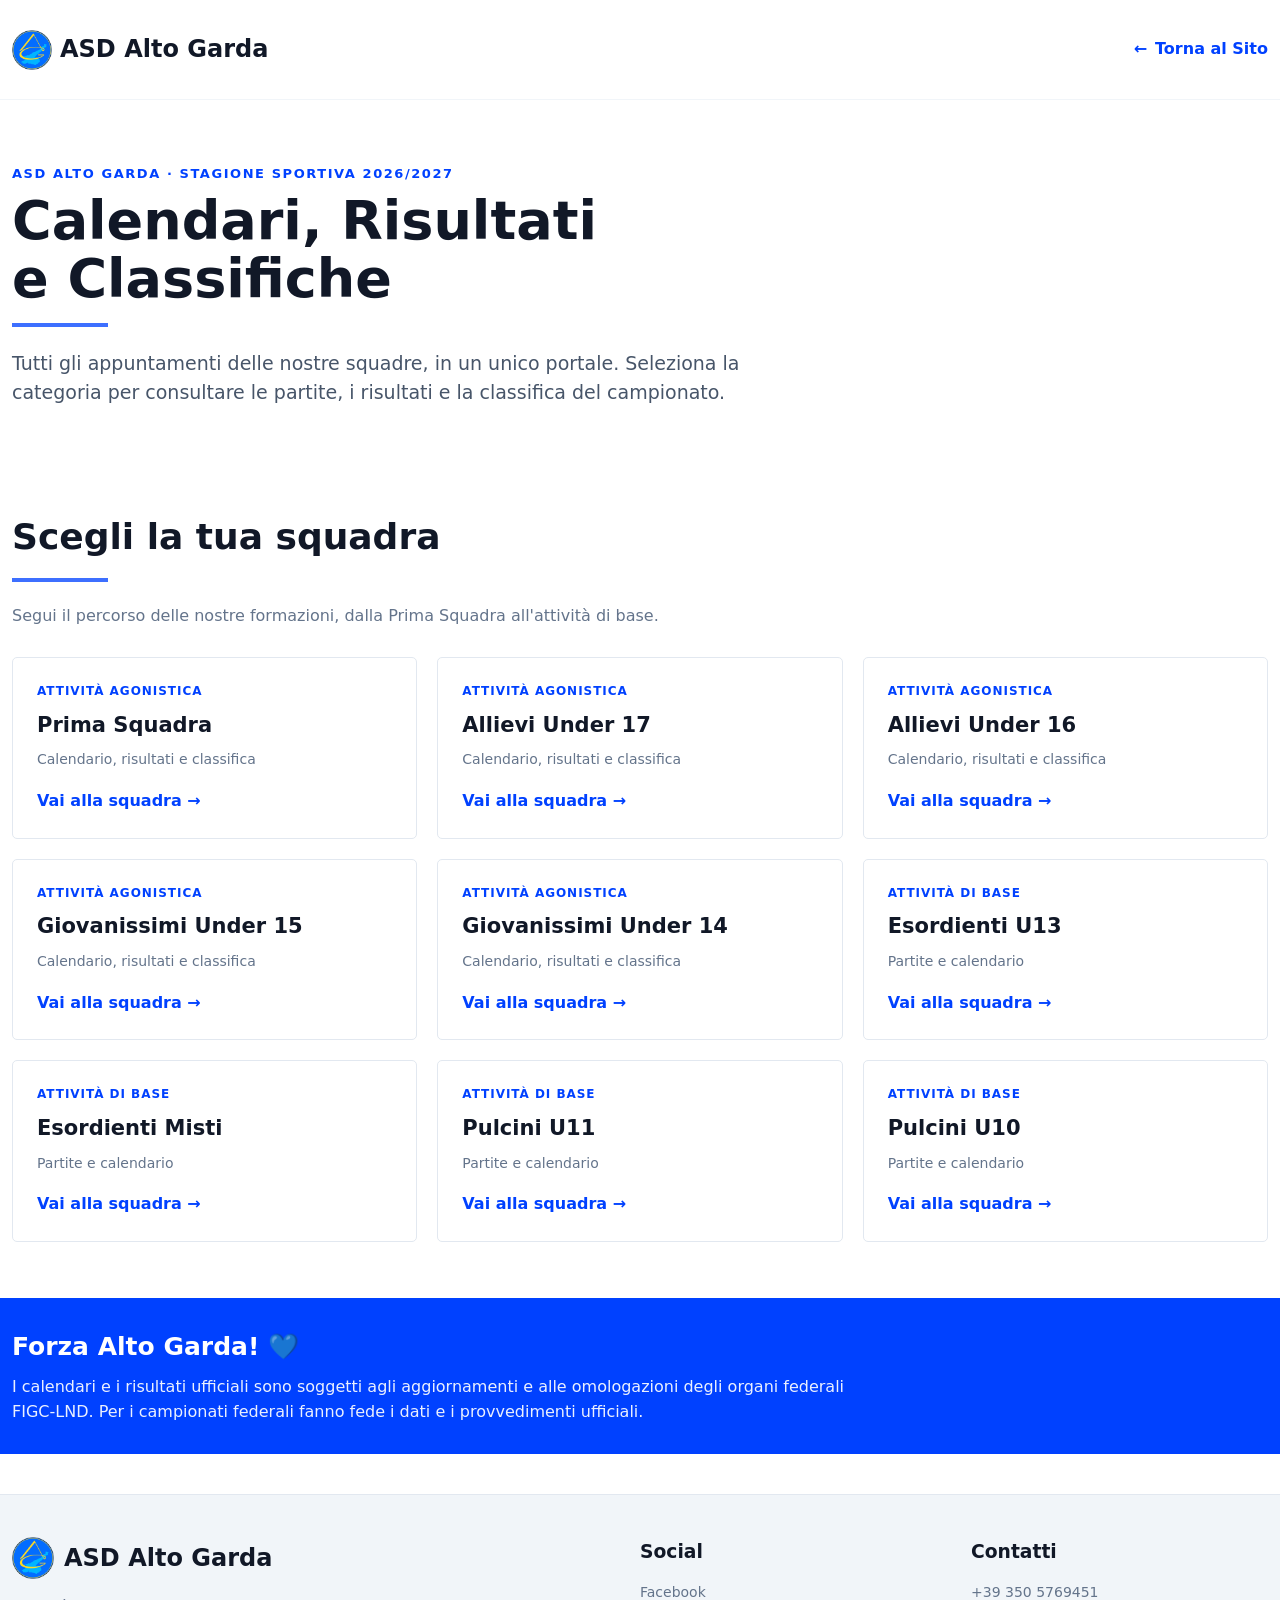
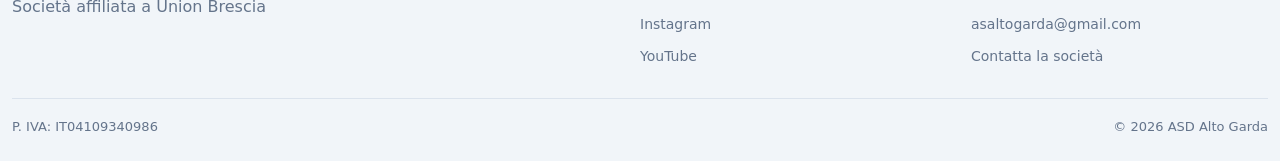
==== index.html @ 6c4811ec "Add files via upload" ====
<!doctype html><html lang="it"><head><meta charset="utf-8"><meta name="viewport" content="width=device-width,initial-scale=1"><meta name="description" content="Calendari, risultati e classifiche delle squadre ASD Alto Garda"><title>Risultati e Campionati | ASD Alto Garda</title><link rel="icon" type="image/png" href="https://lh3.googleusercontent.com/v85UO1875G-aj8dECs23UeU0jsCBZZX70OP_PcHZRXrT7eEYKTVv2TqTTtoFzy5zbhVAI1ZQIYxRPo_2ZQeThbbR-cdQCiMTjUw=s64-c"><link rel="stylesheet" href="style.css"></head><body>
<header class="site-header"><div class="container header-inner"><a class="brand" href="./"><img src="assets/unnamed.png" alt="Logo ASD Alto Garda"><span>ASD Alto Garda</span></a><a class="back-to-site" href="https://asaltogarda.it/"><span aria-hidden="true">←</span> Torna al Sito</a></div></header>
<main><section class="hero"><div class="container"><div class="eyebrow">ASD Alto Garda · Stagione sportiva 2026/2027</div><h1>Calendari, Risultati<br>e Classifiche</h1><div class="accent-line"></div><p class="lead">Tutti gli appuntamenti delle nostre squadre, in un unico portale. Seleziona la categoria per consultare le partite, i risultati e la classifica del campionato.</p></div></section>
<section class="section"><div class="container"><h2 class="section-title">Scegli la tua squadra</h2><div class="accent-line"></div><p class="section-subtitle">Segui il percorso delle nostre formazioni, dalla Prima Squadra all'attività di base.</p><div class="team-grid">
<a class="team-card" href="squadre/prima-squadra/"><span class="category">Attività agonistica</span><h3>Prima Squadra</h3><p>Calendario, risultati e classifica</p><span class="arrow">Vai alla squadra →</span></a>
<a class="team-card" href="squadre/u17/"><span class="category">Attività agonistica</span><h3>Allievi Under 17</h3><p>Calendario, risultati e classifica</p><span class="arrow">Vai alla squadra →</span></a>
<a class="team-card" href="squadre/u16/"><span class="category">Attività agonistica</span><h3>Allievi Under 16</h3><p>Calendario, risultati e classifica</p><span class="arrow">Vai alla squadra →</span></a>
<a class="team-card" href="squadre/u15/"><span class="category">Attività agonistica</span><h3>Giovanissimi Under 15</h3><p>Calendario, risultati e classifica</p><span class="arrow">Vai alla squadra →</span></a>
<a class="team-card" href="squadre/u14/"><span class="category">Attività agonistica</span><h3>Giovanissimi Under 14</h3><p>Calendario, risultati e classifica</p><span class="arrow">Vai alla squadra →</span></a>
<a class="team-card" href="squadre/esordienti-u13/"><span class="category">Attività di base</span><h3>Esordienti U13</h3><p>Partite e calendario</p><span class="arrow">Vai alla squadra →</span></a>
<a class="team-card" href="squadre/esordienti-misti/"><span class="category">Attività di base</span><h3>Esordienti Misti</h3><p>Partite e calendario</p><span class="arrow">Vai alla squadra →</span></a>
<a class="team-card" href="squadre/pulcini-u11/"><span class="category">Attività di base</span><h3>Pulcini U11</h3><p>Partite e calendario</p><span class="arrow">Vai alla squadra →</span></a>
<a class="team-card" href="squadre/pulcini-u10/"><span class="category">Attività di base</span><h3>Pulcini U10</h3><p>Partite e calendario</p><span class="arrow">Vai alla squadra →</span></a>
</div></div></section>
<section class="info-band"><div class="container"><h2>Forza Alto Garda! 💙</h2><p>I calendari e i risultati ufficiali sono soggetti agli aggiornamenti e alle omologazioni degli organi federali FIGC-LND. Per i campionati federali fanno fede i dati e i provvedimenti ufficiali.</p></div></section></main>
<footer class="site-footer"><div class="container"><div class="footer-grid"><div><a class="brand" href="https://asaltogarda.it/"><img src="assets/unnamed.png" alt="Logo ASD Alto Garda"><span>ASD Alto Garda</span></a><p class="muted">Società affiliata a <a href="https://www.unionbrescia.com/">Union Brescia</a></p></div><div><h3 class="footer-title">Social</h3><div class="footer-links"><a href="https://www.facebook.com/p/ASD-ALTO-GARDA-100057223308792">Facebook</a><a href="https://www.instagram.com/asd_altogarda">Instagram</a><a href="https://www.youtube.com/@ASDAltoGarda">YouTube</a></div></div><div><h3 class="footer-title">Contatti</h3><div class="footer-links"><a href="tel:+393505769451">+39 350 5769451</a><a href="mailto:asaltogarda@gmail.com">asaltogarda@gmail.com</a><a href="https://asaltogarda.it/contacts">Contatta la società</a></div></div></div><div class="footer-bottom">P. IVA: IT04109340986 <span style="float:right">© 2026 ASD Alto Garda</span></div></div></footer></body></html>
---- style.css ----
/* ASD Alto Garda - Portale risultati */
:root{--blue:#0041ff;--blue-dark:#0031c2;--violet:#1300ff;--ink:#111827;--muted:#64748b;--line:#e2e8f0;--soft:#f8fafc;--yellow:#ffd500}
*{box-sizing:border-box}
html{scroll-behavior:smooth}
body{margin:0;font-family:ui-sans-serif,system-ui,-apple-system,BlinkMacSystemFont,"Segoe UI",sans-serif;color:var(--ink);background:#fff;line-height:1.55}
a{color:inherit;text-decoration:none}
.container{width:100%;max-width:100%;margin-left:auto;margin-right:auto;padding-left:12px;padding-right:12px}
@media(min-width:640px){.container{max-width:640px}}
@media(min-width:768px){.container{max-width:768px}}
@media(min-width:1024px){.container{max-width:1024px}}
@media(min-width:1280px){.container{max-width:1280px}}
@media(min-width:1536px){.container{max-width:1536px}}
.site-header{height:100px;background:#fff;border-bottom:1px solid #f1f5f9}
.header-inner{height:100%;display:flex;align-items:center;justify-content:space-between;gap:20px}
.brand{display:flex;align-items:center;gap:10px;font-size:24px;font-weight:700}
.brand img{width:auto;height:42px;object-fit:contain}
.site-header .brand{gap:8px;font-size:18px}
.site-header .brand img{height:32px}
.back-to-site{display:inline-flex;align-items:center;gap:8px;color:var(--blue);font-weight:600;font-size:16px;white-space:nowrap;transition:color .2s}
.back-to-site:hover{color:var(--blue-dark);text-decoration:underline}
.hero{padding:64px 0 48px}
.eyebrow{color:var(--blue);font-size:13px;font-weight:700;letter-spacing:.12em;text-transform:uppercase}
.hero h1{font-size:clamp(34px,5vw,54px);line-height:1.08;margin:8px 0 12px}
.accent-line{height:4px;width:96px;background:#3d6fff;margin:14px 0 22px}
.lead{font-size:19px;color:#475569;max-width:760px}
.section{padding:34px 0 56px}
.section-title{font-size:36px;margin:0 0 8px;font-weight:650}
.section-subtitle{color:var(--muted);margin:0 0 28px}
.team-grid{display:grid;grid-template-columns:repeat(3,minmax(0,1fr));gap:20px}
.team-card{border:1px solid var(--line);border-radius:5px;padding:24px;background:white;transition:.18s;display:flex;flex-direction:column;min-height:160px}
.team-card:hover{border-color:#93aafc;background:#f8faff;transform:translateY(-2px)}
.team-card .category{font-size:12px;text-transform:uppercase;letter-spacing:.08em;color:var(--blue);font-weight:700}
.team-card h3{font-size:21px;margin:8px 0}
.team-card p{color:var(--muted);margin:0;font-size:14px}
.team-card .arrow{margin-top:auto;padding-top:18px;color:var(--blue);font-weight:700}
.info-band{background:var(--blue);color:#fff;padding:30px 0}
.info-band h2{margin:0 0 8px;font-size:25px}
.info-band p{margin:0;max-width:850px;color:#eaf0ff}
.site-footer{background:#f1f5f9;border-top:1px solid var(--line);padding:42px 0 24px;margin-top:40px}
.footer-grid{display:grid;grid-template-columns:2fr 1fr 1fr;gap:34px}
.footer-title{font-weight:700;margin:0 0 16px}
.footer-links{display:grid;gap:10px;color:var(--muted);font-size:14px}
.footer-links a:hover,.site-footer a:hover{text-decoration:underline}
.footer-bottom{border-top:1px solid #dbe3ed;margin-top:30px;padding-top:18px;color:var(--muted);font-size:13px}
.breadcrumbs{font-size:14px;color:var(--muted);padding-top:28px}
.breadcrumbs a{color:var(--blue)}
.team-hero{padding:28px 0 22px}
.team-hero h1{font-size:clamp(32px,4vw,46px);margin:8px 0}
.team-type{display:inline-block;background:#eef2ff;color:var(--blue-dark);padding:5px 10px;border-radius:4px;font-size:12px;font-weight:700;text-transform:uppercase;letter-spacing:.06em}
.content-panel{border:1px solid var(--line);border-radius:5px;padding:24px;margin:20px 0}
.content-panel h2{font-size:23px;margin:0 0 8px}
.muted{color:var(--muted)}
.placeholder{background:#f8fafc;border:1px dashed #cbd5e1;border-radius:5px;padding:24px;color:#475569}
.action-links{display:flex;flex-wrap:wrap;gap:12px;margin-top:18px}
.action-link{display:inline-flex;align-items:center;justify-content:center;background:var(--blue);color:white;padding:11px 16px;border-radius:4px;font-weight:700;font-size:14px}
.action-link.secondary{background:#fff;color:var(--blue);border:1px solid var(--blue)}
.notice{border-left:4px solid var(--yellow);background:#fffbeb;padding:14px 16px;color:#5b4a12;font-size:14px}
@media(min-width:640px){.site-header .brand{font-size:24px}.site-header .brand img{height:40px}}
@media(max-width:900px){.team-grid{grid-template-columns:repeat(2,minmax(0,1fr))}}
@media(max-width:680px){.back-to-site{font-size:14px}.team-grid{grid-template-columns:1fr}.hero{padding:42px 0 24px}.section-title{font-size:29px}.footer-grid{grid-template-columns:1fr;gap:24px}.content-panel{padding:18px}}
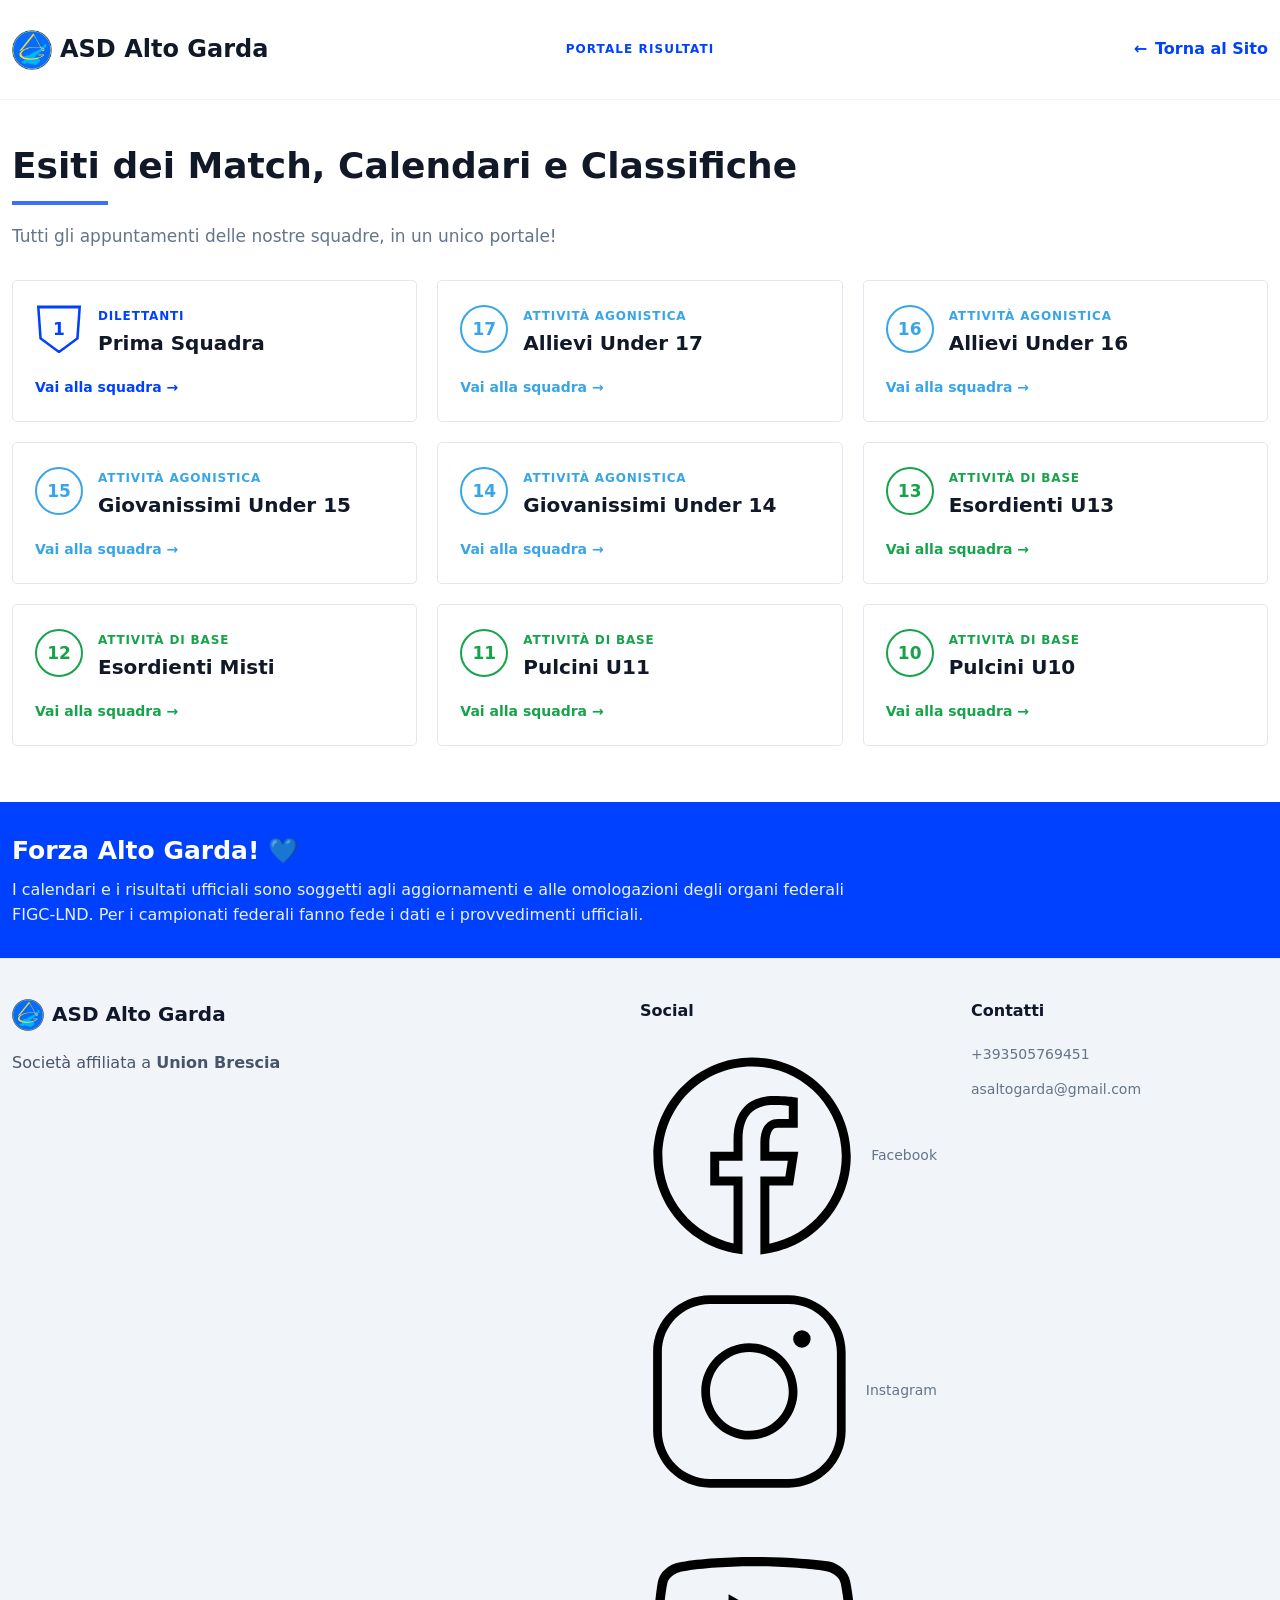
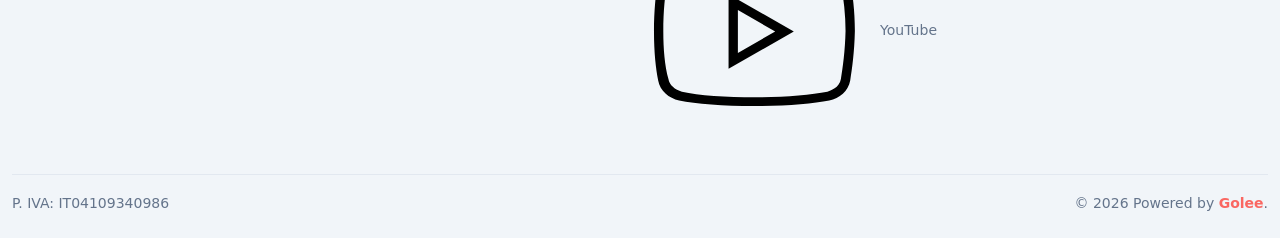
==== commit fd465e7b: "Add files via upload" ====
--- a/index.html
+++ b/index.html
@@ -1,16 +1,14 @@
 <!doctype html><html lang="it"><head><meta charset="utf-8"><meta name="viewport" content="width=device-width,initial-scale=1"><meta name="description" content="Calendari, risultati e classifiche delle squadre ASD Alto Garda"><title>Risultati e Campionati | ASD Alto Garda</title><link rel="icon" type="image/png" href="https://lh3.googleusercontent.com/v85UO1875G-aj8dECs23UeU0jsCBZZX70OP_PcHZRXrT7eEYKTVv2TqTTtoFzy5zbhVAI1ZQIYxRPo_2ZQeThbbR-cdQCiMTjUw=s64-c"><link rel="stylesheet" href="style.css"></head><body>
-<header class="site-header"><div class="container header-inner"><a class="brand" href="./"><img src="assets/unnamed.png" alt="Logo ASD Alto Garda"><span>ASD Alto Garda</span></a><a class="back-to-site" href="https://asaltogarda.it/"><span aria-hidden="true">←</span> Torna al Sito</a></div></header>
-<main><section class="hero"><div class="container"><div class="eyebrow">ASD Alto Garda · Stagione sportiva 2026/2027</div><h1>Calendari, Risultati<br>e Classifiche</h1><div class="accent-line"></div><p class="lead">Tutti gli appuntamenti delle nostre squadre, in un unico portale. Seleziona la categoria per consultare le partite, i risultati e la classifica del campionato.</p></div></section>
-<section class="section"><div class="container"><h2 class="section-title">Scegli la tua squadra</h2><div class="accent-line"></div><p class="section-subtitle">Segui il percorso delle nostre formazioni, dalla Prima Squadra all'attività di base.</p><div class="team-grid">
-<a class="team-card" href="squadre/prima-squadra/"><span class="category">Attività agonistica</span><h3>Prima Squadra</h3><p>Calendario, risultati e classifica</p><span class="arrow">Vai alla squadra →</span></a>
-<a class="team-card" href="squadre/u17/"><span class="category">Attività agonistica</span><h3>Allievi Under 17</h3><p>Calendario, risultati e classifica</p><span class="arrow">Vai alla squadra →</span></a>
-<a class="team-card" href="squadre/u16/"><span class="category">Attività agonistica</span><h3>Allievi Under 16</h3><p>Calendario, risultati e classifica</p><span class="arrow">Vai alla squadra →</span></a>
-<a class="team-card" href="squadre/u15/"><span class="category">Attività agonistica</span><h3>Giovanissimi Under 15</h3><p>Calendario, risultati e classifica</p><span class="arrow">Vai alla squadra →</span></a>
-<a class="team-card" href="squadre/u14/"><span class="category">Attività agonistica</span><h3>Giovanissimi Under 14</h3><p>Calendario, risultati e classifica</p><span class="arrow">Vai alla squadra →</span></a>
-<a class="team-card" href="squadre/esordienti-u13/"><span class="category">Attività di base</span><h3>Esordienti U13</h3><p>Partite e calendario</p><span class="arrow">Vai alla squadra →</span></a>
-<a class="team-card" href="squadre/esordienti-misti/"><span class="category">Attività di base</span><h3>Esordienti Misti</h3><p>Partite e calendario</p><span class="arrow">Vai alla squadra →</span></a>
-<a class="team-card" href="squadre/pulcini-u11/"><span class="category">Attività di base</span><h3>Pulcini U11</h3><p>Partite e calendario</p><span class="arrow">Vai alla squadra →</span></a>
-<a class="team-card" href="squadre/pulcini-u10/"><span class="category">Attività di base</span><h3>Pulcini U10</h3><p>Partite e calendario</p><span class="arrow">Vai alla squadra →</span></a>
-</div></div></section>
-<section class="info-band"><div class="container"><h2>Forza Alto Garda! 💙</h2><p>I calendari e i risultati ufficiali sono soggetti agli aggiornamenti e alle omologazioni degli organi federali FIGC-LND. Per i campionati federali fanno fede i dati e i provvedimenti ufficiali.</p></div></section></main>
-<footer class="site-footer"><div class="container"><div class="footer-grid"><div><a class="brand" href="https://asaltogarda.it/"><img src="assets/unnamed.png" alt="Logo ASD Alto Garda"><span>ASD Alto Garda</span></a><p class="muted">Società affiliata a <a href="https://www.unionbrescia.com/">Union Brescia</a></p></div><div><h3 class="footer-title">Social</h3><div class="footer-links"><a href="https://www.facebook.com/p/ASD-ALTO-GARDA-100057223308792">Facebook</a><a href="https://www.instagram.com/asd_altogarda">Instagram</a><a href="https://www.youtube.com/@ASDAltoGarda">YouTube</a></div></div><div><h3 class="footer-title">Contatti</h3><div class="footer-links"><a href="tel:+393505769451">+39 350 5769451</a><a href="mailto:asaltogarda@gmail.com">asaltogarda@gmail.com</a><a href="https://asaltogarda.it/contacts">Contatta la società</a></div></div></div><div class="footer-bottom">P. IVA: IT04109340986 <span style="float:right">© 2026 ASD Alto Garda</span></div></div></footer></body></html>
+<header class="site-header"><div class="container header-inner"><a class="brand" href="./"><img src="assets/unnamed.png" alt="Logo ASD Alto Garda"><span>ASD Alto Garda</span></a><div class="portal-title">PORTALE RISULTATI</div><a class="back-to-site" href="https://asaltogarda.it/"><span aria-hidden="true">←</span> Torna al Sito</a></div></header>
+<main><section class="section team-section"><div class="container"><h1 class="section-title">Esiti dei Match, Calendari e Classifiche</h1><div class="accent-line"></div><p class="section-subtitle">Tutti gli appuntamenti delle nostre squadre, in un unico portale!</p><div class="team-grid">
+<a class="team-card team-card-dilettanti" href="squadre/prima-squadra/"><div class="team-card-heading"><span class="team-emblem shield-emblem" aria-label="Prima squadra, numero 1"><span>1</span></span><div><span class="category">DILETTANTI</span><h2>Prima Squadra</h2></div></div><span class="arrow">Vai alla squadra →</span></a>
+<a class="team-card team-card-agonistica" href="squadre/u17/"><div class="team-card-heading"><span class="team-emblem circle-emblem">17</span><div><span class="category">ATTIVITÀ AGONISTICA</span><h2>Allievi Under 17</h2></div></div><span class="arrow">Vai alla squadra →</span></a>
+<a class="team-card team-card-agonistica" href="squadre/u16/"><div class="team-card-heading"><span class="team-emblem circle-emblem">16</span><div><span class="category">ATTIVITÀ AGONISTICA</span><h2>Allievi Under 16</h2></div></div><span class="arrow">Vai alla squadra →</span></a>
+<a class="team-card team-card-agonistica" href="squadre/u15/"><div class="team-card-heading"><span class="team-emblem circle-emblem">15</span><div><span class="category">ATTIVITÀ AGONISTICA</span><h2>Giovanissimi Under 15</h2></div></div><span class="arrow">Vai alla squadra →</span></a>
+<a class="team-card team-card-agonistica" href="squadre/u14/"><div class="team-card-heading"><span class="team-emblem circle-emblem">14</span><div><span class="category">ATTIVITÀ AGONISTICA</span><h2>Giovanissimi Under 14</h2></div></div><span class="arrow">Vai alla squadra →</span></a>
+<a class="team-card team-card-base" href="squadre/esordienti-u13/"><div class="team-card-heading"><span class="team-emblem circle-emblem">13</span><div><span class="category">ATTIVITÀ DI BASE</span><h2>Esordienti U13</h2></div></div><span class="arrow">Vai alla squadra →</span></a>
+<a class="team-card team-card-base" href="squadre/esordienti-misti/"><div class="team-card-heading"><span class="team-emblem circle-emblem">12</span><div><span class="category">ATTIVITÀ DI BASE</span><h2>Esordienti Misti</h2></div></div><span class="arrow">Vai alla squadra →</span></a>
+<a class="team-card team-card-base" href="squadre/pulcini-u11/"><div class="team-card-heading"><span class="team-emblem circle-emblem">11</span><div><span class="category">ATTIVITÀ DI BASE</span><h2>Pulcini U11</h2></div></div><span class="arrow">Vai alla squadra →</span></a>
+<a class="team-card team-card-base" href="squadre/pulcini-u10/"><div class="team-card-heading"><span class="team-emblem circle-emblem">10</span><div><span class="category">ATTIVITÀ DI BASE</span><h2>Pulcini U10</h2></div></div><span class="arrow">Vai alla squadra →</span></a>
+</div></div></section><section class="info-band"><div class="container"><h2>Forza Alto Garda! 💙</h2><p>I calendari e i risultati ufficiali sono soggetti agli aggiornamenti e alle omologazioni degli organi federali FIGC-LND. Per i campionati federali fanno fede i dati e i provvedimenti ufficiali.</p></div></section></main>
+<footer class="site-footer"><div class="container footer-container"><div class="footer-main"><div class="footer-brand-block"><a href="https://asaltogarda.it/" class="footer-brand"><img src="assets/unnamed.png" alt="ASD Alto Garda logo"><span>ASD Alto Garda</span></a><p class="footer-affiliation">Società affiliata a <a href="https://www.unionbrescia.com" target="_blank" rel="noopener">Union Brescia</a></p></div><div class="footer-column"><h2>Social</h2><div class="footer-social"><a href="https://www.facebook.com/p/ASD-ALTO-GARDA-100057223308792" target="_blank" rel="noopener"><svg xmlns="http://www.w3.org/2000/svg" x="0px" y="0px" class="h-5 w-5" viewBox="0 0 50 50"><path d="M 25 3 C 12.861562 3 3 12.861562 3 25 C 3 36.019135 11.127533 45.138355 21.712891 46.728516 L 22.861328 46.902344 L 22.861328 29.566406 L 17.664062 29.566406 L 17.664062 26.046875 L 22.861328 26.046875 L 22.861328 21.373047 C 22.861328 18.494965 23.551973 16.599417 24.695312 15.410156 C 25.838652 14.220896 27.528004 13.621094 29.878906 13.621094 C 31.758714 13.621094 32.490022 13.734993 33.185547 13.820312 L 33.185547 16.701172 L 30.738281 16.701172 C 29.349697 16.701172 28.210449 17.475903 27.619141 18.507812 C 27.027832 19.539724 26.84375 20.771816 26.84375 22.027344 L 26.84375 26.044922 L 32.966797 26.044922 L 32.421875 29.564453 L 26.84375 29.564453 L 26.84375 46.929688 L 27.978516 46.775391 C 38.71434 45.319366 47 36.126845 47 25 C 47 12.861562 37.138438 3 25 3 z M 25 5 C 36.057562 5 45 13.942438 45 25 C 45 34.729791 38.035799 42.731796 28.84375 44.533203 L 28.84375 31.564453 L 34.136719 31.564453 L 35.298828 24.044922 L 28.84375 24.044922 L 28.84375 22.027344 C 28.84375 20.989871 29.033574 20.060293 29.353516 19.501953 C 29.673457 18.943614 29.981865 18.701172 30.738281 18.701172 L 35.185547 18.701172 L 35.185547 12.009766 L 34.318359 11.892578 C 33.718567 11.811418 32.349197 11.621094 29.878906 11.621094 C 27.175808 11.621094 24.855567 12.357448 23.253906 14.023438 C 21.652246 15.689426 20.861328 18.170128 20.861328 21.373047 L 20.861328 24.046875 L 15.664062 24.046875 L 15.664062 31.566406 L 20.861328 31.566406 L 20.861328 44.470703 C 11.816995 42.554813 5 34.624447 5 25 C 5 13.942438 13.942438 5 25 5 z"></path></svg>Facebook</a><a href="https://www.instagram.com/asd_altogarda" target="_blank" rel="noopener"><svg xmlns="http://www.w3.org/2000/svg" x="0px" y="0px" class="h-5 w-5 " viewBox="0 0 50 50"><path d="M 16 3 C 8.8324839 3 3 8.8324839 3 16 L 3 34 C 3 41.167516 8.8324839 47 16 47 L 34 47 C 41.167516 47 47 41.167516 47 34 L 47 16 C 47 8.8324839 41.167516 3 34 3 L 16 3 z M 16 5 L 34 5 C 40.086484 5 45 9.9135161 45 16 L 45 34 C 45 40.086484 40.086484 45 34 45 L 16 45 C 9.9135161 45 5 40.086484 5 34 L 5 16 C 5 9.9135161 9.9135161 5 16 5 z M 37 11 A 2 2 0 0 0 35 13 A 2 2 0 0 0 37 15 A 2 2 0 0 0 39 13 A 2 2 0 0 0 37 11 z M 25 14 C 18.936712 14 14 18.936712 14 25 C 14 31.063288 18.936712 36 25 36 C 31.063288 36 36 31.063288 36 25 C 36 18.936712 31.063288 14 25 14 z M 25 16 C 29.982407 16 34 20.017593 34 25 C 34 29.982407 29.982407 34 25 34 C 20.017593 34 16 29.982407 16 25 C 16 20.017593 20.017593 16 25 16 z"></path></svg>Instagram</a><a href="https://www.youtube.com/@ASDAltoGarda" target="_blank" rel="noopener"><svg xmlns="http://www.w3.org/2000/svg" x="0px" y="0px" class="h-5 w-5" viewBox="0 0 50 50"><path d="M 24.402344 9 C 17.800781 9 11.601563 9.5 8.300781 10.199219 C 6.101563 10.699219 4.199219 12.199219 3.800781 14.5 C 3.402344 16.898438 3 20.5 3 25 C 3 29.5 3.398438 33 3.898438 35.5 C 4.300781 37.699219 6.199219 39.300781 8.398438 39.800781 C 11.902344 40.5 17.898438 41 24.5 41 C 31.101563 41 37.097656 40.5 40.597656 39.800781 C 42.800781 39.300781 44.699219 37.800781 45.097656 35.5 C 45.5 33 46 29.402344 46.097656 24.902344 C 46.097656 20.402344 45.597656 16.800781 45.097656 14.300781 C 44.699219 12.101563 42.800781 10.5 40.597656 10 C 37.097656 9.5 31 9 24.402344 9 Z M 24.402344 11 C 31.601563 11 37.398438 11.597656 40.199219 12.097656 C 41.699219 12.5 42.898438 13.5 43.097656 14.800781 C 43.699219 18 44.097656 21.402344 44.097656 24.902344 C 44 29.199219 43.5 32.699219 43.097656 35.199219 C 42.800781 37.097656 40.800781 37.699219 40.199219 37.902344 C 36.597656 38.601563 30.597656 39.097656 24.597656 39.097656 C 18.597656 39.097656 12.5 38.699219 9 37.902344 C 7.5 37.5 6.300781 36.5 6.101563 35.199219 C 5.300781 32.398438 5 28.699219 5 25 C 5 20.398438 5.402344 17 5.800781 14.902344 C 6.101563 13 8.199219 12.398438 8.699219 12.199219 C 12 11.5 18.101563 11 24.402344 11 Z M 19 17 L 19 33 L 33 25 Z M 21 20.402344 L 29 25 L 21 29.597656 Z"></path></svg>YouTube</a></div></div><div class="footer-column"><h2>Contatti</h2><ul><li><a href="tel:+393505769451">+393505769451</a></li><li><a href="mailto:asaltogarda@gmail.com">asaltogarda@gmail.com</a></li></ul></div></div><hr class="footer-rule"><div class="footer-bottom"><p>P. IVA: IT04109340986</p><span>© 2026 Powered by <a href="https://golee.it/?utm_source=golee&amp;utm_medium=golee-web&amp;utm_campaign=68527cfdc8f0acde360887cb" target="_blank" rel="noopener">Golee</a>.</span></div></div></footer></body></html>
--- a/style.css
+++ b/style.css
@@ -1,60 +1,8 @@
 /* ASD Alto Garda - Portale risultati */
-:root{--blue:#0041ff;--blue-dark:#0031c2;--violet:#1300ff;--ink:#111827;--muted:#64748b;--line:#e2e8f0;--soft:#f8fafc;--yellow:#ffd500}
-*{box-sizing:border-box}
-html{scroll-behavior:smooth}
-body{margin:0;font-family:ui-sans-serif,system-ui,-apple-system,BlinkMacSystemFont,"Segoe UI",sans-serif;color:var(--ink);background:#fff;line-height:1.55}
-a{color:inherit;text-decoration:none}
-.container{width:100%;max-width:100%;margin-left:auto;margin-right:auto;padding-left:12px;padding-right:12px}
-@media(min-width:640px){.container{max-width:640px}}
-@media(min-width:768px){.container{max-width:768px}}
-@media(min-width:1024px){.container{max-width:1024px}}
-@media(min-width:1280px){.container{max-width:1280px}}
-@media(min-width:1536px){.container{max-width:1536px}}
-.site-header{height:100px;background:#fff;border-bottom:1px solid #f1f5f9}
-.header-inner{height:100%;display:flex;align-items:center;justify-content:space-between;gap:20px}
-.brand{display:flex;align-items:center;gap:10px;font-size:24px;font-weight:700}
-.brand img{width:auto;height:42px;object-fit:contain}
-.site-header .brand{gap:8px;font-size:18px}
-.site-header .brand img{height:32px}
-.back-to-site{display:inline-flex;align-items:center;gap:8px;color:var(--blue);font-weight:600;font-size:16px;white-space:nowrap;transition:color .2s}
-.back-to-site:hover{color:var(--blue-dark);text-decoration:underline}
-.hero{padding:64px 0 48px}
-.eyebrow{color:var(--blue);font-size:13px;font-weight:700;letter-spacing:.12em;text-transform:uppercase}
-.hero h1{font-size:clamp(34px,5vw,54px);line-height:1.08;margin:8px 0 12px}
-.accent-line{height:4px;width:96px;background:#3d6fff;margin:14px 0 22px}
-.lead{font-size:19px;color:#475569;max-width:760px}
-.section{padding:34px 0 56px}
-.section-title{font-size:36px;margin:0 0 8px;font-weight:650}
-.section-subtitle{color:var(--muted);margin:0 0 28px}
-.team-grid{display:grid;grid-template-columns:repeat(3,minmax(0,1fr));gap:20px}
-.team-card{border:1px solid var(--line);border-radius:5px;padding:24px;background:white;transition:.18s;display:flex;flex-direction:column;min-height:160px}
-.team-card:hover{border-color:#93aafc;background:#f8faff;transform:translateY(-2px)}
-.team-card .category{font-size:12px;text-transform:uppercase;letter-spacing:.08em;color:var(--blue);font-weight:700}
-.team-card h3{font-size:21px;margin:8px 0}
-.team-card p{color:var(--muted);margin:0;font-size:14px}
-.team-card .arrow{margin-top:auto;padding-top:18px;color:var(--blue);font-weight:700}
-.info-band{background:var(--blue);color:#fff;padding:30px 0}
-.info-band h2{margin:0 0 8px;font-size:25px}
-.info-band p{margin:0;max-width:850px;color:#eaf0ff}
-.site-footer{background:#f1f5f9;border-top:1px solid var(--line);padding:42px 0 24px;margin-top:40px}
-.footer-grid{display:grid;grid-template-columns:2fr 1fr 1fr;gap:34px}
-.footer-title{font-weight:700;margin:0 0 16px}
-.footer-links{display:grid;gap:10px;color:var(--muted);font-size:14px}
-.footer-links a:hover,.site-footer a:hover{text-decoration:underline}
-.footer-bottom{border-top:1px solid #dbe3ed;margin-top:30px;padding-top:18px;color:var(--muted);font-size:13px}
-.breadcrumbs{font-size:14px;color:var(--muted);padding-top:28px}
-.breadcrumbs a{color:var(--blue)}
-.team-hero{padding:28px 0 22px}
-.team-hero h1{font-size:clamp(32px,4vw,46px);margin:8px 0}
-.team-type{display:inline-block;background:#eef2ff;color:var(--blue-dark);padding:5px 10px;border-radius:4px;font-size:12px;font-weight:700;text-transform:uppercase;letter-spacing:.06em}
-.content-panel{border:1px solid var(--line);border-radius:5px;padding:24px;margin:20px 0}
-.content-panel h2{font-size:23px;margin:0 0 8px}
-.muted{color:var(--muted)}
-.placeholder{background:#f8fafc;border:1px dashed #cbd5e1;border-radius:5px;padding:24px;color:#475569}
-.action-links{display:flex;flex-wrap:wrap;gap:12px;margin-top:18px}
-.action-link{display:inline-flex;align-items:center;justify-content:center;background:var(--blue);color:white;padding:11px 16px;border-radius:4px;font-weight:700;font-size:14px}
-.action-link.secondary{background:#fff;color:var(--blue);border:1px solid var(--blue)}
-.notice{border-left:4px solid var(--yellow);background:#fffbeb;padding:14px 16px;color:#5b4a12;font-size:14px}
-@media(min-width:640px){.site-header .brand{font-size:24px}.site-header .brand img{height:40px}}
-@media(max-width:900px){.team-grid{grid-template-columns:repeat(2,minmax(0,1fr))}}
-@media(max-width:680px){.back-to-site{font-size:14px}.team-grid{grid-template-columns:1fr}.hero{padding:42px 0 24px}.section-title{font-size:29px}.footer-grid{grid-template-columns:1fr;gap:24px}.content-panel{padding:18px}}
+:root{--blue:#0041ff;--blue-dark:#0031c2;--violet:#1300ff;--ink:#111827;--muted:#64748b;--line:#e2e8f0;--soft:#f8fafc;--yellow:#ffd500;--cyan:#38a5e8;--green:#16a34a}*{box-sizing:border-box}html{scroll-behavior:smooth}body{margin:0;font-family:ui-sans-serif,system-ui,-apple-system,BlinkMacSystemFont,"Segoe UI",sans-serif;color:var(--ink);background:#fff;line-height:1.55}a{color:inherit;text-decoration:none}
+.container{width:100%;max-width:100%;margin-left:auto;margin-right:auto;padding-left:12px;padding-right:12px}@media(min-width:640px){.container{max-width:640px}}@media(min-width:768px){.container{max-width:768px}}@media(min-width:1024px){.container{max-width:1024px}}@media(min-width:1280px){.container{max-width:1280px}}@media(min-width:1536px){.container{max-width:1536px}}
+.site-header{height:100px;background:#fff;border-bottom:1px solid #f1f5f9}.header-inner{height:100%;display:grid;grid-template-columns:1fr auto 1fr;align-items:center;gap:20px}.brand{display:flex;align-items:center;gap:8px;font-size:18px;font-weight:700;white-space:nowrap}.brand img{width:auto;height:32px;object-fit:contain}.site-header .brand{justify-self:start}.portal-title{justify-self:center;color:var(--blue);font-size:12px;font-weight:800;letter-spacing:.09em;white-space:nowrap}.back-to-site{justify-self:end;display:inline-flex;align-items:center;gap:8px;color:var(--blue);font-weight:600;font-size:16px;white-space:nowrap;transition:color .2s}.back-to-site:hover{color:var(--blue-dark);text-decoration:underline}
+.section{padding:44px 0 56px}.section-title{font-size:36px;line-height:1.2;margin:0 0 8px;font-weight:650}.accent-line{height:4px;width:96px;background:#3d6fff;margin:14px 0 18px}.section-subtitle{color:var(--muted);margin:0 0 30px;font-size:17px}.team-grid{display:grid;grid-template-columns:repeat(3,minmax(0,1fr));gap:20px}.team-card{border:1px solid var(--line);border-radius:5px;padding:22px;background:white;transition:.18s;display:flex;flex-direction:column;justify-content:space-between;min-height:142px}.team-card:hover{border-color:#93aafc;background:#f8faff;transform:translateY(-2px)}.team-card-heading{display:flex;align-items:center;gap:15px;min-width:0}.team-emblem{width:48px;height:48px;flex:0 0 48px;display:flex;align-items:center;justify-content:center;font-weight:800;font-size:17px}.circle-emblem{border:2px solid currentColor;border-radius:50%}.shield-emblem{color:var(--blue);clip-path:polygon(4% 0,96% 0,91% 70%,50% 100%,9% 70%);background:var(--blue);padding:3px}.shield-emblem span{background:#fff;clip-path:polygon(4% 0,96% 0,91% 70%,50% 100%,9% 70%);width:100%;height:100%;display:flex;align-items:center;justify-content:center}.team-card h2{font-size:20px;line-height:1.25;margin:4px 0 0;font-weight:650}.team-card .category{font-size:12px;text-transform:uppercase;letter-spacing:.07em;font-weight:800}.team-card .arrow{display:block;margin-top:17px;color:var(--blue);font-weight:700;font-size:14px}.team-card-dilettanti .category,.team-card-dilettanti .arrow{color:var(--blue)}.team-card-agonistica .category,.team-card-agonistica .circle-emblem,.team-card-agonistica .arrow{color:var(--cyan)}.team-card-base .category,.team-card-base .circle-emblem,.team-card-base .arrow{color:var(--green)}
+.info-band{background:var(--blue);color:#fff;padding:30px 0}.info-band h2{margin:0 0 8px;font-size:25px}.info-band p{margin:0;max-width:850px;color:#eaf0ff}.site-footer{background:#f1f5f9;border-top:1px solid #e2e8f0;margin-top:0}.footer-container{padding-top:40px;padding-bottom:24px}.footer-main{display:grid;grid-template-columns:minmax(0,2fr) minmax(150px,1fr) minmax(180px,1fr);gap:34px}.footer-brand{display:flex;align-items:center;gap:8px}.footer-brand img{width:auto;height:32px;object-fit:contain}.footer-brand span{font-size:20px;font-weight:600;color:#0f172a}.footer-affiliation{margin:20px 0 0;color:#475569}.footer-affiliation a{font-weight:600}.footer-column h2{font-size:16px;font-weight:600;color:#0f172a;margin:0 0 20px}.footer-social{display:grid;gap:14px}.footer-social a,.footer-column li{display:flex;align-items:center;gap:7px;color:#64748b;font-size:14px}.social-icon{width:20px;height:20px;display:inline-flex;align-items:center;justify-content:center;color:#64748b;font-weight:700;font-size:16px}.footer-column ul{list-style:none;padding:0;margin:0;display:grid;gap:14px}.footer-column a:hover,.footer-affiliation a:hover,.footer-bottom a:hover{text-decoration:underline}.footer-rule{border:0;border-top:1px solid #e2e8f0;margin:26px 0 18px}.footer-bottom{display:flex;align-items:center;justify-content:space-between;gap:20px;color:#64748b;font-size:14px}.footer-bottom p{margin:0}.footer-bottom a{color:#fa6762;font-weight:600}
+.breadcrumbs{font-size:14px;color:var(--muted);padding-top:28px}.breadcrumbs a{color:var(--blue)}.team-hero{padding:28px 0 22px}.team-hero h1{font-size:clamp(32px,4vw,46px);margin:8px 0}.team-type{display:inline-block;background:#eef2ff;color:var(--blue-dark);padding:5px 10px;border-radius:4px;font-size:12px;font-weight:700;text-transform:uppercase;letter-spacing:.06em}.content-panel{border:1px solid var(--line);border-radius:5px;padding:24px;margin:20px 0}.content-panel h2{font-size:23px;margin:0 0 8px}.muted{color:var(--muted)}.placeholder{background:#f8fafc;border:1px dashed #cbd5e1;border-radius:5px;padding:24px;color:#475569}.action-links{display:flex;flex-wrap:wrap;gap:12px;margin-top:18px}.action-link{display:inline-flex;align-items:center;justify-content:center;background:var(--blue);color:white;padding:11px 16px;border-radius:4px;font-weight:700;font-size:14px}.action-link.secondary{background:#fff;color:var(--blue);border:1px solid var(--blue)}.notice{border-left:4px solid var(--yellow);background:#fffbeb;padding:14px 16px;color:#5b4a12;font-size:14px}
+@media(min-width:640px){.brand{font-size:24px}.brand img{height:40px}.footer-brand img{height:32px}}@media(max-width:900px){.team-grid{grid-template-columns:repeat(2,minmax(0,1fr))}}@media(max-width:680px){.site-header{height:78px}.header-inner{gap:8px;grid-template-columns:1fr auto 1fr}.site-header .brand{gap:6px;font-size:15px}.site-header .brand img{height:30px}.portal-title{font-size:9px;letter-spacing:.04em}.back-to-site{font-size:12px;gap:4px}.section{padding:34px 0 44px}.section-title{font-size:28px}.section-subtitle{font-size:15px}.team-grid{grid-template-columns:1fr;gap:14px}.team-card{min-height:120px;padding:18px}.team-card h2{font-size:19px}.footer-main{grid-template-columns:1fr;gap:28px}.footer-bottom{align-items:flex-start;flex-direction:column;gap:8px}.content-panel{padding:18px}}@media(max-width:380px){.site-header .brand{font-size:13px}.site-header .brand img{height:26px}.portal-title{font-size:8px}.back-to-site{font-size:11px}}
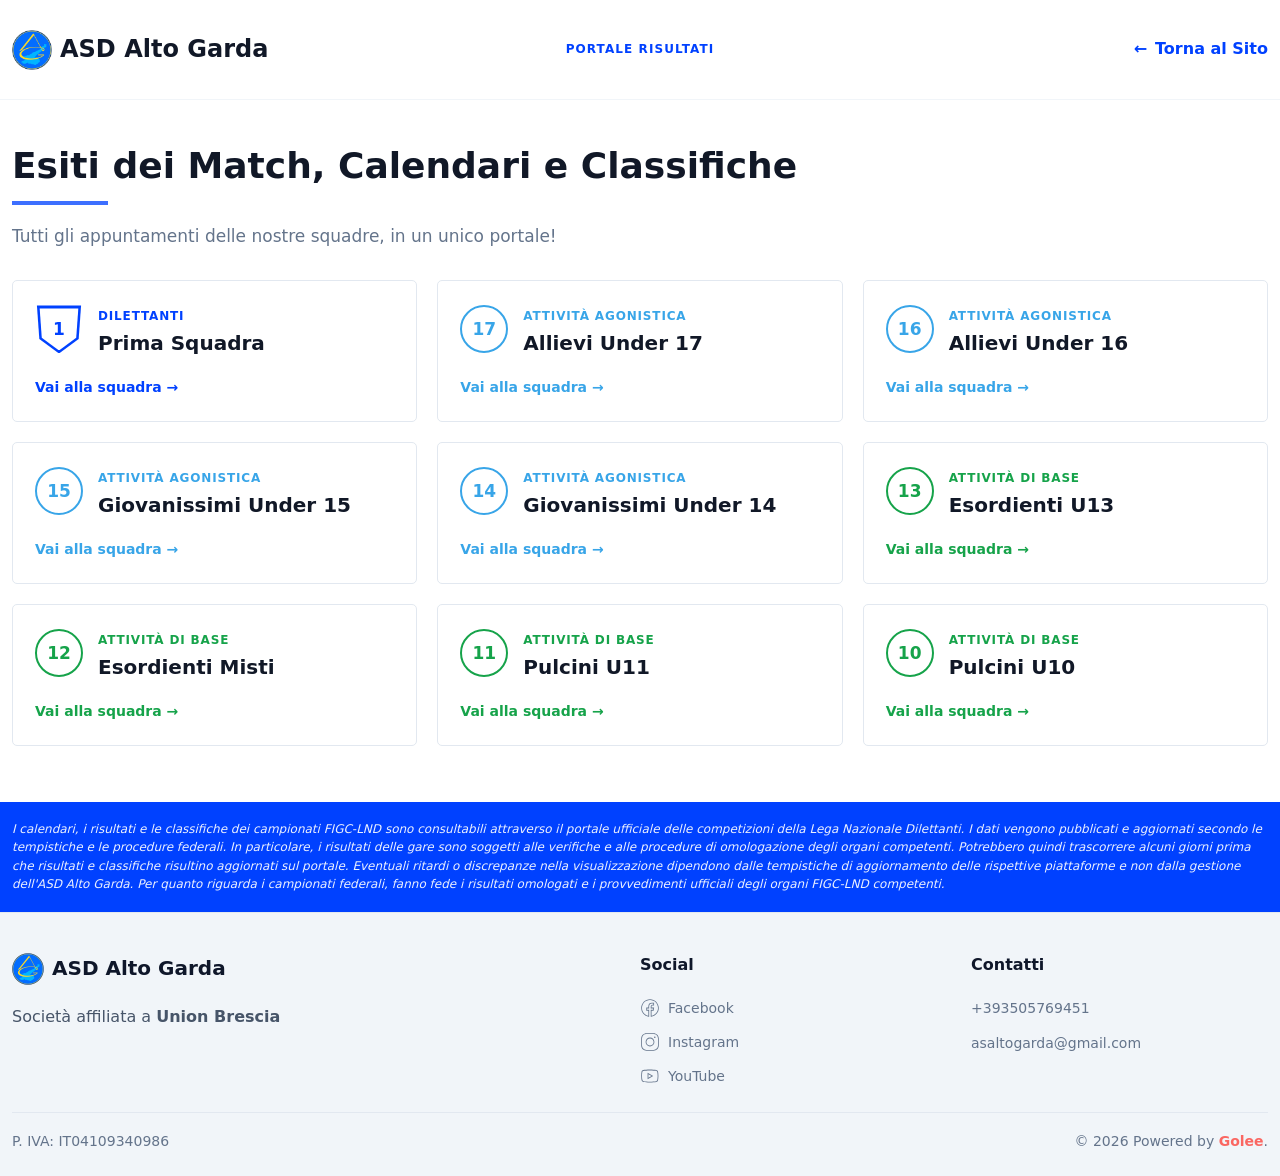
==== commit f58c7eaa: "Add files via upload" ====
--- a/index.html
+++ b/index.html
@@ -10,5 +10,5 @@
 <a class="team-card team-card-base" href="squadre/esordienti-misti/"><div class="team-card-heading"><span class="team-emblem circle-emblem">12</span><div><span class="category">ATTIVITÀ DI BASE</span><h2>Esordienti Misti</h2></div></div><span class="arrow">Vai alla squadra →</span></a>
 <a class="team-card team-card-base" href="squadre/pulcini-u11/"><div class="team-card-heading"><span class="team-emblem circle-emblem">11</span><div><span class="category">ATTIVITÀ DI BASE</span><h2>Pulcini U11</h2></div></div><span class="arrow">Vai alla squadra →</span></a>
 <a class="team-card team-card-base" href="squadre/pulcini-u10/"><div class="team-card-heading"><span class="team-emblem circle-emblem">10</span><div><span class="category">ATTIVITÀ DI BASE</span><h2>Pulcini U10</h2></div></div><span class="arrow">Vai alla squadra →</span></a>
-</div></div></section><section class="info-band"><div class="container"><h2>Forza Alto Garda! 💙</h2><p>I calendari e i risultati ufficiali sono soggetti agli aggiornamenti e alle omologazioni degli organi federali FIGC-LND. Per i campionati federali fanno fede i dati e i provvedimenti ufficiali.</p></div></section></main>
+</div></div></section><section class="info-band"><div class="container"><p class="disclaimer">I calendari, i risultati e le classifiche dei campionati FIGC-LND sono consultabili attraverso il portale ufficiale delle competizioni della Lega Nazionale Dilettanti. I dati vengono pubblicati e aggiornati secondo le tempistiche e le procedure federali. In particolare, i risultati delle gare sono soggetti alle verifiche e alle procedure di omologazione degli organi competenti. Potrebbero quindi trascorrere alcuni giorni prima che risultati e classifiche risultino aggiornati sul portale. Eventuali ritardi o discrepanze nella visualizzazione dipendono dalle tempistiche di aggiornamento delle rispettive piattaforme e non dalla gestione dell'ASD Alto Garda. Per quanto riguarda i campionati federali, fanno fede i risultati omologati e i provvedimenti ufficiali degli organi FIGC-LND competenti.</p></div></section></main>
 <footer class="site-footer"><div class="container footer-container"><div class="footer-main"><div class="footer-brand-block"><a href="https://asaltogarda.it/" class="footer-brand"><img src="assets/unnamed.png" alt="ASD Alto Garda logo"><span>ASD Alto Garda</span></a><p class="footer-affiliation">Società affiliata a <a href="https://www.unionbrescia.com" target="_blank" rel="noopener">Union Brescia</a></p></div><div class="footer-column"><h2>Social</h2><div class="footer-social"><a href="https://www.facebook.com/p/ASD-ALTO-GARDA-100057223308792" target="_blank" rel="noopener"><svg xmlns="http://www.w3.org/2000/svg" x="0px" y="0px" class="h-5 w-5" viewBox="0 0 50 50"><path d="M 25 3 C 12.861562 3 3 12.861562 3 25 C 3 36.019135 11.127533 45.138355 21.712891 46.728516 L 22.861328 46.902344 L 22.861328 29.566406 L 17.664062 29.566406 L 17.664062 26.046875 L 22.861328 26.046875 L 22.861328 21.373047 C 22.861328 18.494965 23.551973 16.599417 24.695312 15.410156 C 25.838652 14.220896 27.528004 13.621094 29.878906 13.621094 C 31.758714 13.621094 32.490022 13.734993 33.185547 13.820312 L 33.185547 16.701172 L 30.738281 16.701172 C 29.349697 16.701172 28.210449 17.475903 27.619141 18.507812 C 27.027832 19.539724 26.84375 20.771816 26.84375 22.027344 L 26.84375 26.044922 L 32.966797 26.044922 L 32.421875 29.564453 L 26.84375 29.564453 L 26.84375 46.929688 L 27.978516 46.775391 C 38.71434 45.319366 47 36.126845 47 25 C 47 12.861562 37.138438 3 25 3 z M 25 5 C 36.057562 5 45 13.942438 45 25 C 45 34.729791 38.035799 42.731796 28.84375 44.533203 L 28.84375 31.564453 L 34.136719 31.564453 L 35.298828 24.044922 L 28.84375 24.044922 L 28.84375 22.027344 C 28.84375 20.989871 29.033574 20.060293 29.353516 19.501953 C 29.673457 18.943614 29.981865 18.701172 30.738281 18.701172 L 35.185547 18.701172 L 35.185547 12.009766 L 34.318359 11.892578 C 33.718567 11.811418 32.349197 11.621094 29.878906 11.621094 C 27.175808 11.621094 24.855567 12.357448 23.253906 14.023438 C 21.652246 15.689426 20.861328 18.170128 20.861328 21.373047 L 20.861328 24.046875 L 15.664062 24.046875 L 15.664062 31.566406 L 20.861328 31.566406 L 20.861328 44.470703 C 11.816995 42.554813 5 34.624447 5 25 C 5 13.942438 13.942438 5 25 5 z"></path></svg>Facebook</a><a href="https://www.instagram.com/asd_altogarda" target="_blank" rel="noopener"><svg xmlns="http://www.w3.org/2000/svg" x="0px" y="0px" class="h-5 w-5 " viewBox="0 0 50 50"><path d="M 16 3 C 8.8324839 3 3 8.8324839 3 16 L 3 34 C 3 41.167516 8.8324839 47 16 47 L 34 47 C 41.167516 47 47 41.167516 47 34 L 47 16 C 47 8.8324839 41.167516 3 34 3 L 16 3 z M 16 5 L 34 5 C 40.086484 5 45 9.9135161 45 16 L 45 34 C 45 40.086484 40.086484 45 34 45 L 16 45 C 9.9135161 45 5 40.086484 5 34 L 5 16 C 5 9.9135161 9.9135161 5 16 5 z M 37 11 A 2 2 0 0 0 35 13 A 2 2 0 0 0 37 15 A 2 2 0 0 0 39 13 A 2 2 0 0 0 37 11 z M 25 14 C 18.936712 14 14 18.936712 14 25 C 14 31.063288 18.936712 36 25 36 C 31.063288 36 36 31.063288 36 25 C 36 18.936712 31.063288 14 25 14 z M 25 16 C 29.982407 16 34 20.017593 34 25 C 34 29.982407 29.982407 34 25 34 C 20.017593 34 16 29.982407 16 25 C 16 20.017593 20.017593 16 25 16 z"></path></svg>Instagram</a><a href="https://www.youtube.com/@ASDAltoGarda" target="_blank" rel="noopener"><svg xmlns="http://www.w3.org/2000/svg" x="0px" y="0px" class="h-5 w-5" viewBox="0 0 50 50"><path d="M 24.402344 9 C 17.800781 9 11.601563 9.5 8.300781 10.199219 C 6.101563 10.699219 4.199219 12.199219 3.800781 14.5 C 3.402344 16.898438 3 20.5 3 25 C 3 29.5 3.398438 33 3.898438 35.5 C 4.300781 37.699219 6.199219 39.300781 8.398438 39.800781 C 11.902344 40.5 17.898438 41 24.5 41 C 31.101563 41 37.097656 40.5 40.597656 39.800781 C 42.800781 39.300781 44.699219 37.800781 45.097656 35.5 C 45.5 33 46 29.402344 46.097656 24.902344 C 46.097656 20.402344 45.597656 16.800781 45.097656 14.300781 C 44.699219 12.101563 42.800781 10.5 40.597656 10 C 37.097656 9.5 31 9 24.402344 9 Z M 24.402344 11 C 31.601563 11 37.398438 11.597656 40.199219 12.097656 C 41.699219 12.5 42.898438 13.5 43.097656 14.800781 C 43.699219 18 44.097656 21.402344 44.097656 24.902344 C 44 29.199219 43.5 32.699219 43.097656 35.199219 C 42.800781 37.097656 40.800781 37.699219 40.199219 37.902344 C 36.597656 38.601563 30.597656 39.097656 24.597656 39.097656 C 18.597656 39.097656 12.5 38.699219 9 37.902344 C 7.5 37.5 6.300781 36.5 6.101563 35.199219 C 5.300781 32.398438 5 28.699219 5 25 C 5 20.398438 5.402344 17 5.800781 14.902344 C 6.101563 13 8.199219 12.398438 8.699219 12.199219 C 12 11.5 18.101563 11 24.402344 11 Z M 19 17 L 19 33 L 33 25 Z M 21 20.402344 L 29 25 L 21 29.597656 Z"></path></svg>YouTube</a></div></div><div class="footer-column"><h2>Contatti</h2><ul><li><a href="tel:+393505769451">+393505769451</a></li><li><a href="mailto:asaltogarda@gmail.com">asaltogarda@gmail.com</a></li></ul></div></div><hr class="footer-rule"><div class="footer-bottom"><p>P. IVA: IT04109340986</p><span>© 2026 Powered by <a href="https://golee.it/?utm_source=golee&amp;utm_medium=golee-web&amp;utm_campaign=68527cfdc8f0acde360887cb" target="_blank" rel="noopener">Golee</a>.</span></div></div></footer></body></html>
--- a/style.css
+++ b/style.css
@@ -3,6 +3,6 @@
 .container{width:100%;max-width:100%;margin-left:auto;margin-right:auto;padding-left:12px;padding-right:12px}@media(min-width:640px){.container{max-width:640px}}@media(min-width:768px){.container{max-width:768px}}@media(min-width:1024px){.container{max-width:1024px}}@media(min-width:1280px){.container{max-width:1280px}}@media(min-width:1536px){.container{max-width:1536px}}
 .site-header{height:100px;background:#fff;border-bottom:1px solid #f1f5f9}.header-inner{height:100%;display:grid;grid-template-columns:1fr auto 1fr;align-items:center;gap:20px}.brand{display:flex;align-items:center;gap:8px;font-size:18px;font-weight:700;white-space:nowrap}.brand img{width:auto;height:32px;object-fit:contain}.site-header .brand{justify-self:start}.portal-title{justify-self:center;color:var(--blue);font-size:12px;font-weight:800;letter-spacing:.09em;white-space:nowrap}.back-to-site{justify-self:end;display:inline-flex;align-items:center;gap:8px;color:var(--blue);font-weight:600;font-size:16px;white-space:nowrap;transition:color .2s}.back-to-site:hover{color:var(--blue-dark);text-decoration:underline}
 .section{padding:44px 0 56px}.section-title{font-size:36px;line-height:1.2;margin:0 0 8px;font-weight:650}.accent-line{height:4px;width:96px;background:#3d6fff;margin:14px 0 18px}.section-subtitle{color:var(--muted);margin:0 0 30px;font-size:17px}.team-grid{display:grid;grid-template-columns:repeat(3,minmax(0,1fr));gap:20px}.team-card{border:1px solid var(--line);border-radius:5px;padding:22px;background:white;transition:.18s;display:flex;flex-direction:column;justify-content:space-between;min-height:142px}.team-card:hover{border-color:#93aafc;background:#f8faff;transform:translateY(-2px)}.team-card-heading{display:flex;align-items:center;gap:15px;min-width:0}.team-emblem{width:48px;height:48px;flex:0 0 48px;display:flex;align-items:center;justify-content:center;font-weight:800;font-size:17px}.circle-emblem{border:2px solid currentColor;border-radius:50%}.shield-emblem{color:var(--blue);clip-path:polygon(4% 0,96% 0,91% 70%,50% 100%,9% 70%);background:var(--blue);padding:3px}.shield-emblem span{background:#fff;clip-path:polygon(4% 0,96% 0,91% 70%,50% 100%,9% 70%);width:100%;height:100%;display:flex;align-items:center;justify-content:center}.team-card h2{font-size:20px;line-height:1.25;margin:4px 0 0;font-weight:650}.team-card .category{font-size:12px;text-transform:uppercase;letter-spacing:.07em;font-weight:800}.team-card .arrow{display:block;margin-top:17px;color:var(--blue);font-weight:700;font-size:14px}.team-card-dilettanti .category,.team-card-dilettanti .arrow{color:var(--blue)}.team-card-agonistica .category,.team-card-agonistica .circle-emblem,.team-card-agonistica .arrow{color:var(--cyan)}.team-card-base .category,.team-card-base .circle-emblem,.team-card-base .arrow{color:var(--green)}
-.info-band{background:var(--blue);color:#fff;padding:30px 0}.info-band h2{margin:0 0 8px;font-size:25px}.info-band p{margin:0;max-width:850px;color:#eaf0ff}.site-footer{background:#f1f5f9;border-top:1px solid #e2e8f0;margin-top:0}.footer-container{padding-top:40px;padding-bottom:24px}.footer-main{display:grid;grid-template-columns:minmax(0,2fr) minmax(150px,1fr) minmax(180px,1fr);gap:34px}.footer-brand{display:flex;align-items:center;gap:8px}.footer-brand img{width:auto;height:32px;object-fit:contain}.footer-brand span{font-size:20px;font-weight:600;color:#0f172a}.footer-affiliation{margin:20px 0 0;color:#475569}.footer-affiliation a{font-weight:600}.footer-column h2{font-size:16px;font-weight:600;color:#0f172a;margin:0 0 20px}.footer-social{display:grid;gap:14px}.footer-social a,.footer-column li{display:flex;align-items:center;gap:7px;color:#64748b;font-size:14px}.social-icon{width:20px;height:20px;display:inline-flex;align-items:center;justify-content:center;color:#64748b;font-weight:700;font-size:16px}.footer-column ul{list-style:none;padding:0;margin:0;display:grid;gap:14px}.footer-column a:hover,.footer-affiliation a:hover,.footer-bottom a:hover{text-decoration:underline}.footer-rule{border:0;border-top:1px solid #e2e8f0;margin:26px 0 18px}.footer-bottom{display:flex;align-items:center;justify-content:space-between;gap:20px;color:#64748b;font-size:14px}.footer-bottom p{margin:0}.footer-bottom a{color:#fa6762;font-weight:600}
+.info-band{background:var(--blue);color:#fff;padding:18px 0}.info-band .disclaimer{margin:0;color:#eaf0ff;font-size:12px;line-height:1.55;font-style:italic;font-weight:400}.site-footer{background:#f1f5f9;border-top:1px solid #e2e8f0;margin-top:0}.footer-container{padding-top:40px;padding-bottom:24px}.footer-main{display:grid;grid-template-columns:minmax(0,2fr) minmax(150px,1fr) minmax(180px,1fr);gap:34px}.footer-brand{display:flex;align-items:center;gap:8px}.footer-brand img{width:auto;height:32px;object-fit:contain}.footer-brand span{font-size:20px;font-weight:600;color:#0f172a}.footer-affiliation{margin:20px 0 0;color:#475569}.footer-affiliation a{font-weight:600}.footer-column h2{font-size:16px;font-weight:600;color:#0f172a;margin:0 0 20px}.footer-social{display:flex;flex-direction:column;align-items:flex-start;gap:14px}.footer-social a{display:inline-flex;flex-direction:row;align-items:center;justify-content:flex-start;gap:8px;width:auto;color:#64748b;font-size:14px;line-height:20px}.footer-social a svg{display:block;width:20px!important;height:20px!important;min-width:20px;max-width:20px;flex:0 0 20px;overflow:visible}.footer-social a svg path{fill:currentColor}.footer-column li{display:flex;align-items:center;gap:7px;color:#64748b;font-size:14px}.social-icon{width:20px;height:20px;display:inline-flex;align-items:center;justify-content:center;color:#64748b;font-weight:700;font-size:16px}.footer-column ul{list-style:none;padding:0;margin:0;display:grid;gap:14px}.footer-column a:hover,.footer-affiliation a:hover,.footer-bottom a:hover{text-decoration:underline}.footer-rule{border:0;border-top:1px solid #e2e8f0;margin:26px 0 18px}.footer-bottom{display:flex;align-items:center;justify-content:space-between;gap:20px;color:#64748b;font-size:14px}.footer-bottom p{margin:0}.footer-bottom a{color:#fa6762;font-weight:600}
 .breadcrumbs{font-size:14px;color:var(--muted);padding-top:28px}.breadcrumbs a{color:var(--blue)}.team-hero{padding:28px 0 22px}.team-hero h1{font-size:clamp(32px,4vw,46px);margin:8px 0}.team-type{display:inline-block;background:#eef2ff;color:var(--blue-dark);padding:5px 10px;border-radius:4px;font-size:12px;font-weight:700;text-transform:uppercase;letter-spacing:.06em}.content-panel{border:1px solid var(--line);border-radius:5px;padding:24px;margin:20px 0}.content-panel h2{font-size:23px;margin:0 0 8px}.muted{color:var(--muted)}.placeholder{background:#f8fafc;border:1px dashed #cbd5e1;border-radius:5px;padding:24px;color:#475569}.action-links{display:flex;flex-wrap:wrap;gap:12px;margin-top:18px}.action-link{display:inline-flex;align-items:center;justify-content:center;background:var(--blue);color:white;padding:11px 16px;border-radius:4px;font-weight:700;font-size:14px}.action-link.secondary{background:#fff;color:var(--blue);border:1px solid var(--blue)}.notice{border-left:4px solid var(--yellow);background:#fffbeb;padding:14px 16px;color:#5b4a12;font-size:14px}
 @media(min-width:640px){.brand{font-size:24px}.brand img{height:40px}.footer-brand img{height:32px}}@media(max-width:900px){.team-grid{grid-template-columns:repeat(2,minmax(0,1fr))}}@media(max-width:680px){.site-header{height:78px}.header-inner{gap:8px;grid-template-columns:1fr auto 1fr}.site-header .brand{gap:6px;font-size:15px}.site-header .brand img{height:30px}.portal-title{font-size:9px;letter-spacing:.04em}.back-to-site{font-size:12px;gap:4px}.section{padding:34px 0 44px}.section-title{font-size:28px}.section-subtitle{font-size:15px}.team-grid{grid-template-columns:1fr;gap:14px}.team-card{min-height:120px;padding:18px}.team-card h2{font-size:19px}.footer-main{grid-template-columns:1fr;gap:28px}.footer-bottom{align-items:flex-start;flex-direction:column;gap:8px}.content-panel{padding:18px}}@media(max-width:380px){.site-header .brand{font-size:13px}.site-header .brand img{height:26px}.portal-title{font-size:8px}.back-to-site{font-size:11px}}
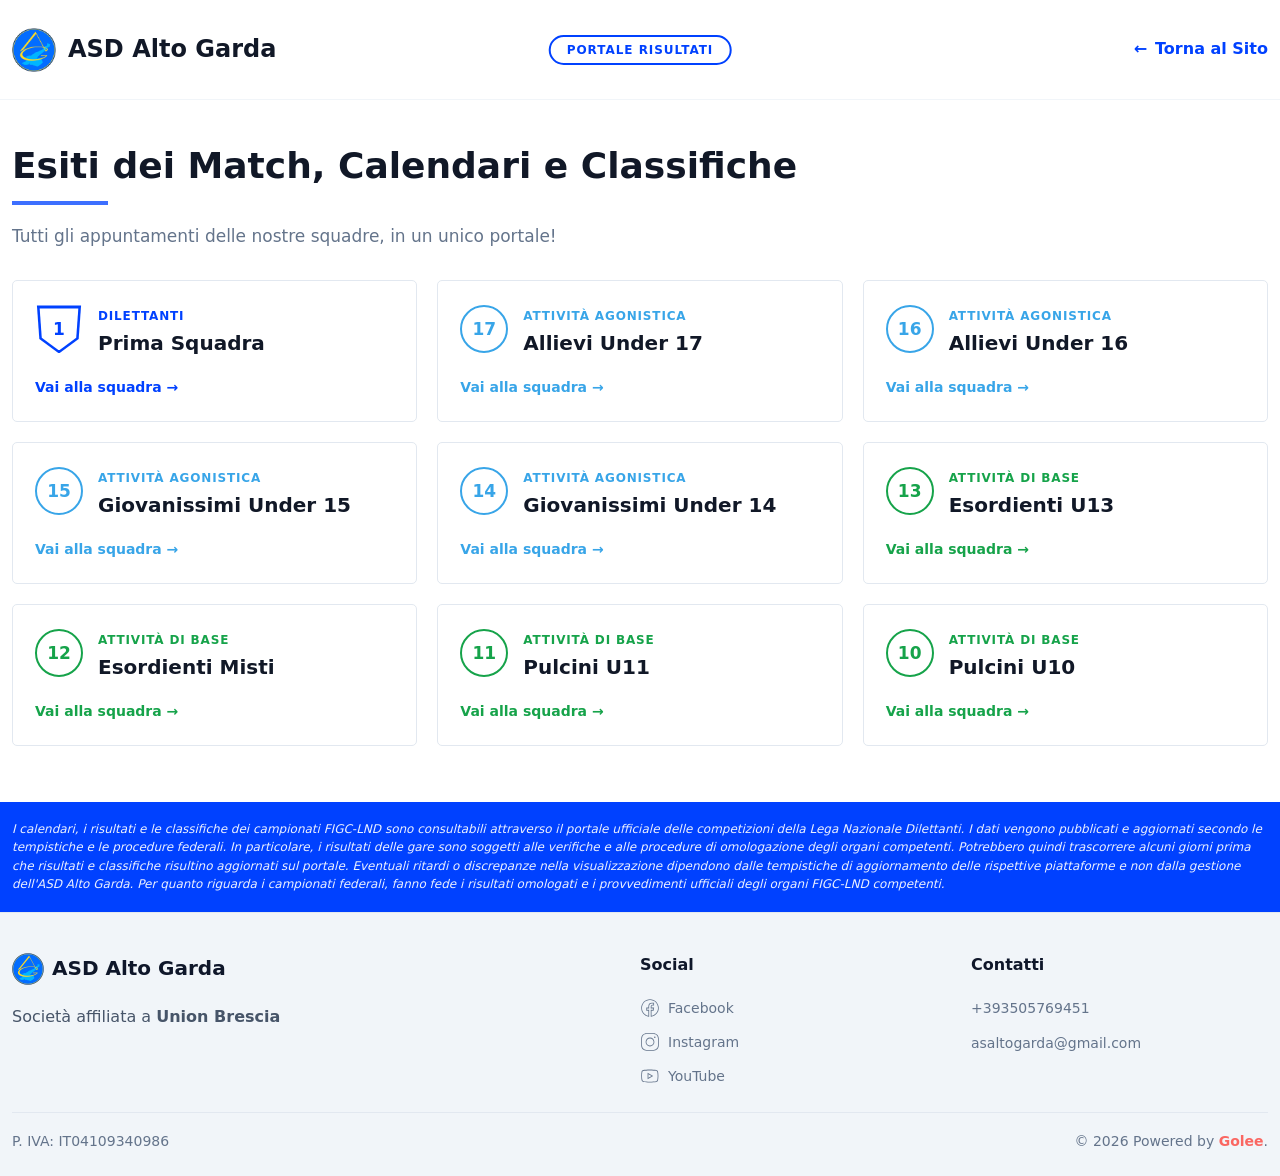
==== commit 806d33b6: "Add files via upload" ====
--- a/index.html
+++ b/index.html
@@ -1,5 +1,5 @@
-<!doctype html><html lang="it"><head><meta charset="utf-8"><meta name="viewport" content="width=device-width,initial-scale=1"><meta name="description" content="Calendari, risultati e classifiche delle squadre ASD Alto Garda"><title>Risultati e Campionati | ASD Alto Garda</title><link rel="icon" type="image/png" href="https://lh3.googleusercontent.com/v85UO1875G-aj8dECs23UeU0jsCBZZX70OP_PcHZRXrT7eEYKTVv2TqTTtoFzy5zbhVAI1ZQIYxRPo_2ZQeThbbR-cdQCiMTjUw=s64-c"><link rel="stylesheet" href="style.css"></head><body>
-<header class="site-header"><div class="container header-inner"><a class="brand" href="./"><img src="assets/unnamed.png" alt="Logo ASD Alto Garda"><span>ASD Alto Garda</span></a><div class="portal-title">PORTALE RISULTATI</div><a class="back-to-site" href="https://asaltogarda.it/"><span aria-hidden="true">←</span> Torna al Sito</a></div></header>
+<!doctype html><html lang="it"><head><meta charset="utf-8"><meta name="viewport" content="width=device-width,initial-scale=1"><meta name="description" content="Calendari, risultati e classifiche delle squadre ASD Alto Garda"><title>Risultati | ASD Alto Garda</title><link rel="icon" type="image/png" href="https://lh3.googleusercontent.com/v85UO1875G-aj8dECs23UeU0jsCBZZX70OP_PcHZRXrT7eEYKTVv2TqTTtoFzy5zbhVAI1ZQIYxRPo_2ZQeThbbR-cdQCiMTjUw=s64-c"><link rel="stylesheet" href="style.css"></head><body>
+<header class="site-header"><div class="container header-inner"><a class="brand" href="./"><img src="assets/unnamed.png" alt="Logo ASD Alto Garda"><span>ASD Alto Garda</span></a><div class="portal-title"><span class="portal-title-desktop">PORTALE RISULTATI</span><span class="portal-title-mobile">RISULTATI</span></div><a class="back-to-site" href="https://asaltogarda.it/"><span aria-hidden="true">←</span> Torna al Sito</a></div></header>
 <main><section class="section team-section"><div class="container"><h1 class="section-title">Esiti dei Match, Calendari e Classifiche</h1><div class="accent-line"></div><p class="section-subtitle">Tutti gli appuntamenti delle nostre squadre, in un unico portale!</p><div class="team-grid">
 <a class="team-card team-card-dilettanti" href="squadre/prima-squadra/"><div class="team-card-heading"><span class="team-emblem shield-emblem" aria-label="Prima squadra, numero 1"><span>1</span></span><div><span class="category">DILETTANTI</span><h2>Prima Squadra</h2></div></div><span class="arrow">Vai alla squadra →</span></a>
 <a class="team-card team-card-agonistica" href="squadre/u17/"><div class="team-card-heading"><span class="team-emblem circle-emblem">17</span><div><span class="category">ATTIVITÀ AGONISTICA</span><h2>Allievi Under 17</h2></div></div><span class="arrow">Vai alla squadra →</span></a>
--- a/style.css
+++ b/style.css
@@ -6,3 +6,403 @@
 .info-band{background:var(--blue);color:#fff;padding:18px 0}.info-band .disclaimer{margin:0;color:#eaf0ff;font-size:12px;line-height:1.55;font-style:italic;font-weight:400}.site-footer{background:#f1f5f9;border-top:1px solid #e2e8f0;margin-top:0}.footer-container{padding-top:40px;padding-bottom:24px}.footer-main{display:grid;grid-template-columns:minmax(0,2fr) minmax(150px,1fr) minmax(180px,1fr);gap:34px}.footer-brand{display:flex;align-items:center;gap:8px}.footer-brand img{width:auto;height:32px;object-fit:contain}.footer-brand span{font-size:20px;font-weight:600;color:#0f172a}.footer-affiliation{margin:20px 0 0;color:#475569}.footer-affiliation a{font-weight:600}.footer-column h2{font-size:16px;font-weight:600;color:#0f172a;margin:0 0 20px}.footer-social{display:flex;flex-direction:column;align-items:flex-start;gap:14px}.footer-social a{display:inline-flex;flex-direction:row;align-items:center;justify-content:flex-start;gap:8px;width:auto;color:#64748b;font-size:14px;line-height:20px}.footer-social a svg{display:block;width:20px!important;height:20px!important;min-width:20px;max-width:20px;flex:0 0 20px;overflow:visible}.footer-social a svg path{fill:currentColor}.footer-column li{display:flex;align-items:center;gap:7px;color:#64748b;font-size:14px}.social-icon{width:20px;height:20px;display:inline-flex;align-items:center;justify-content:center;color:#64748b;font-weight:700;font-size:16px}.footer-column ul{list-style:none;padding:0;margin:0;display:grid;gap:14px}.footer-column a:hover,.footer-affiliation a:hover,.footer-bottom a:hover{text-decoration:underline}.footer-rule{border:0;border-top:1px solid #e2e8f0;margin:26px 0 18px}.footer-bottom{display:flex;align-items:center;justify-content:space-between;gap:20px;color:#64748b;font-size:14px}.footer-bottom p{margin:0}.footer-bottom a{color:#fa6762;font-weight:600}
 .breadcrumbs{font-size:14px;color:var(--muted);padding-top:28px}.breadcrumbs a{color:var(--blue)}.team-hero{padding:28px 0 22px}.team-hero h1{font-size:clamp(32px,4vw,46px);margin:8px 0}.team-type{display:inline-block;background:#eef2ff;color:var(--blue-dark);padding:5px 10px;border-radius:4px;font-size:12px;font-weight:700;text-transform:uppercase;letter-spacing:.06em}.content-panel{border:1px solid var(--line);border-radius:5px;padding:24px;margin:20px 0}.content-panel h2{font-size:23px;margin:0 0 8px}.muted{color:var(--muted)}.placeholder{background:#f8fafc;border:1px dashed #cbd5e1;border-radius:5px;padding:24px;color:#475569}.action-links{display:flex;flex-wrap:wrap;gap:12px;margin-top:18px}.action-link{display:inline-flex;align-items:center;justify-content:center;background:var(--blue);color:white;padding:11px 16px;border-radius:4px;font-weight:700;font-size:14px}.action-link.secondary{background:#fff;color:var(--blue);border:1px solid var(--blue)}.notice{border-left:4px solid var(--yellow);background:#fffbeb;padding:14px 16px;color:#5b4a12;font-size:14px}
 @media(min-width:640px){.brand{font-size:24px}.brand img{height:40px}.footer-brand img{height:32px}}@media(max-width:900px){.team-grid{grid-template-columns:repeat(2,minmax(0,1fr))}}@media(max-width:680px){.site-header{height:78px}.header-inner{gap:8px;grid-template-columns:1fr auto 1fr}.site-header .brand{gap:6px;font-size:15px}.site-header .brand img{height:30px}.portal-title{font-size:9px;letter-spacing:.04em}.back-to-site{font-size:12px;gap:4px}.section{padding:34px 0 44px}.section-title{font-size:28px}.section-subtitle{font-size:15px}.team-grid{grid-template-columns:1fr;gap:14px}.team-card{min-height:120px;padding:18px}.team-card h2{font-size:19px}.footer-main{grid-template-columns:1fr;gap:28px}.footer-bottom{align-items:flex-start;flex-direction:column;gap:8px}.content-panel{padding:18px}}@media(max-width:380px){.site-header .brand{font-size:13px}.site-header .brand img{height:26px}.portal-title{font-size:8px}.back-to-site{font-size:11px}}
+
+/* Aggiornamento widget TuttoCampo e collegamenti campionati */
+.action-link.coppa-link{background:#f2b632;color:#302300}
+.action-link.coppa-link:hover{background:#dfa51f}
+.widget-grid{display:grid;grid-template-columns:repeat(2,minmax(0,1fr));gap:20px;margin:20px 0 28px}
+.widget-card{min-width:0;border:1px solid var(--line);border-radius:5px;padding:16px;background:#fff;overflow:hidden}
+.widget-card h2{font-size:19px;margin:0 0 12px;color:var(--text)}
+.widget-card iframe{display:block;width:100%;max-width:620px;margin:0 auto;border:0}
+.widget-card:nth-child(n+3){grid-column:span 1}
+@media(max-width:680px){.widget-grid{grid-template-columns:1fr;gap:16px}.widget-card{padding:12px}.widget-card iframe{max-width:100%}}
+
+/* Widget TuttoCampo: maggiore area utile e adattamento alle schede */
+.widget-card{overflow:visible}
+.widget-card iframe{width:100%;max-width:620px}
+@media(max-width:680px){.widget-card iframe{width:100%;max-width:100%}}
+
+
+/* Rifinitura schede widget: contenitori più compatti, senza spazio laterale superfluo */
+.widget-grid{grid-template-columns:repeat(2,minmax(0,620px));justify-content:center;gap:16px;margin:16px 0 24px}
+.widget-card{width:100%;max-width:620px;padding:10px}
+.widget-card h2{margin:0 0 8px;font-size:18px}
+.widget-card iframe{max-width:100%}
+@media(max-width:680px){.widget-grid{grid-template-columns:minmax(0,1fr);gap:12px}.widget-card{max-width:100%;padding:9px}.widget-card h2{margin-bottom:6px;font-size:17px}}
+
+/* Banner informativo attività di base: fascia a tutta larghezza, separata dal disclaimer federale */
+.base-activity-disclaimer{
+  display:flex;
+  align-items:center;
+  gap:22px;
+  width:100vw;
+  max-width:100vw;
+  margin:34px calc(50% - 50vw) 30px;
+  padding:24px max(24px, calc((100vw - 1400px)/2));
+  border:0;
+  border-radius:0;
+  border-left:0;
+  background:#fff4c2;
+  color:#55420a;
+  font-size:14px;
+  line-height:1.65;
+  box-shadow:inset 0 1px 0 rgba(180,130,0,.12),inset 0 -1px 0 rgba(180,130,0,.12);
+}
+.base-activity-disclaimer::before{
+  content:"i";
+  display:flex;
+  align-items:center;
+  justify-content:center;
+  flex:0 0 54px;
+  width:54px;
+  height:54px;
+  border:4px solid #9a7200;
+  border-radius:50%;
+  color:#795900;
+  font-family:ui-sans-serif,system-ui,sans-serif;
+  font-size:36px;
+  line-height:1;
+  font-weight:800;
+}
+@media(max-width:640px){
+  .base-activity-disclaimer{gap:14px;padding:20px 18px;margin-top:28px;margin-bottom:26px;font-size:13px;}
+  .base-activity-disclaimer::before{flex-basis:44px;width:44px;height:44px;border-width:3px;font-size:29px;}
+}
+
+/* Ultima rifinitura: riquadri appena più grandi degli iframe */
+.widget-grid{
+  grid-template-columns:repeat(2,minmax(0,640px));
+  justify-content:center;
+  gap:16px;
+}
+.widget-card{
+  width:fit-content;
+  max-width:100%;
+  justify-self:center;
+  padding:8px;
+}
+.widget-card iframe{
+  display:block;
+  width:620px;
+  max-width:100%;
+  margin:0 auto;
+}
+@media(max-width:680px){
+  .widget-grid{grid-template-columns:minmax(0,1fr);gap:12px}
+  .widget-card{width:100%;max-width:100%;padding:8px}
+  .widget-card iframe{width:100%;max-width:100%}
+}
+
+
+/* Attività di base: riepilogo gare e calendario dimostrativo */
+.base-match-section{margin:8px 0 38px}
+.base-match-grid{display:grid;grid-template-columns:repeat(2,minmax(0,1fr));gap:18px;margin-bottom:26px}
+.base-match-card{min-width:0;border:1px solid #dbe3ee;border-radius:8px;padding:20px 22px;background:#fff;box-shadow:0 3px 12px rgba(15,23,42,.045)}
+.base-match-card.next-match{border-top:3px solid var(--green)}
+.base-match-card:not(.next-match){border-top:3px solid var(--blue)}
+.base-match-label{display:block;color:#64748b;font-size:11px;font-weight:800;letter-spacing:.09em}
+.base-match-card h2,.base-calendar h2{margin:5px 0 12px;font-size:21px;line-height:1.25;color:#111827}
+.base-match-placeholder{padding:13px 14px;border-radius:5px;background:#f8fafc;color:#475569;font-size:15px;font-weight:700}
+.base-match-meta{margin:10px 0 0;color:#64748b;font-size:13px}
+.base-calendar{border:1px solid #e2e8f0;border-radius:8px;padding:20px 22px;background:#fff}
+.base-calendar-heading{display:flex;align-items:flex-end;justify-content:space-between;gap:16px;margin-bottom:14px}
+.base-calendar-heading h2{margin-bottom:0}
+.demo-tag{display:inline-block;padding:5px 8px;border-radius:4px;background:#fff4c2;color:#765700;font-size:10px;font-weight:800;letter-spacing:.04em;white-space:nowrap}
+.base-table-wrap{width:100%;overflow-x:auto;-webkit-overflow-scrolling:touch}
+.base-fixture-table{width:100%;border-collapse:collapse;text-align:left;font-size:13px;min-width:580px}
+.base-fixture-table th{padding:11px 12px;background:#f1f5f9;color:#334155;font-size:11px;text-transform:uppercase;letter-spacing:.04em;font-weight:800}
+.base-fixture-table td{padding:12px;border-bottom:1px solid #e8edf3;color:#334155}
+.base-fixture-table tbody tr:last-child td{border-bottom:0}
+.base-fixture-table td:nth-child(1),.base-fixture-table td:nth-child(2),.base-fixture-table td:nth-child(3){white-space:nowrap}
+.base-calendar-note{margin:12px 0 0;color:#8a6b16;font-size:12px}
+@media(max-width:680px){
+ .site-header{height:auto;min-height:94px}
+ .header-inner{min-height:94px;padding-top:10px;padding-bottom:10px;grid-template-columns:minmax(0,1fr) auto;grid-template-rows:auto auto;gap:5px 10px}
+ .site-header .brand{grid-column:1;grid-row:1;font-size:15px;gap:6px}
+ .site-header .brand img{height:30px}
+ .back-to-site{grid-column:2;grid-row:1;font-size:12px;gap:4px}
+ .portal-title{grid-column:1 / -1;grid-row:2;justify-self:start;font-size:10px;letter-spacing:.08em;white-space:normal;max-width:130px;line-height:1.2}
+ .base-match-grid{grid-template-columns:1fr;gap:12px;margin-bottom:18px}
+ .base-match-card{padding:17px 16px}
+ .base-match-card h2,.base-calendar h2{font-size:19px}
+ .base-calendar{padding:17px 14px}
+ .base-calendar-heading{align-items:flex-start;flex-direction:column;gap:8px}
+ .demo-tag{white-space:normal}
+}
+
+
+/* Ultima rifinitura richiesta: disposizione compatta dei widget agonistici */
+@media(min-width:1100px){
+  .widget-grid{
+    display:grid;
+    grid-template-columns:repeat(3,minmax(0,1fr));
+    grid-template-rows:auto auto;
+    grid-template-areas:"last next standings" "results scorers standings";
+    align-items:stretch;
+    gap:14px;
+    max-width:1800px;
+    margin:16px auto 24px;
+  }
+  .widget-card{
+    width:100%;
+    max-width:none;
+    min-width:0;
+    padding:6px;
+    justify-self:stretch;
+    align-self:stretch;
+    border:1px solid var(--line);
+    border-radius:8px;
+    background:#fff;
+    overflow:hidden;
+  }
+  .widget-card h2{font-size:17px;margin:0 0 6px;padding:0 3px}
+  .widget-card:nth-child(1){grid-area:last}
+  .widget-card:nth-child(2){grid-area:next}
+  .widget-card:nth-child(3){grid-area:results}
+  .widget-card:nth-child(4){grid-area:standings;}
+  .widget-card:nth-child(5){grid-area:scorers}
+  .widget-card iframe{
+    width:100%;
+    max-width:100%;
+    margin:0 auto;
+    border:0;
+    border-radius:7px;
+    display:block;
+  }
+  .widget-card:nth-child(1) iframe,.widget-card:nth-child(2) iframe{height:350px}
+  .widget-card:nth-child(3) iframe{height:600px}
+  .widget-card:nth-child(4) iframe{height:1000px}
+  .widget-card:nth-child(5) iframe{height:700px}
+}
+@media(min-width:681px) and (max-width:1099px){
+  .widget-grid{grid-template-columns:repeat(2,minmax(0,1fr));gap:14px}
+  .widget-card{width:100%;max-width:100%;padding:7px;border-radius:8px;overflow:hidden}
+  .widget-card iframe{width:100%;max-width:100%;border-radius:7px}
+}
+@media(max-width:680px){
+  .widget-grid{grid-template-columns:minmax(0,1fr);gap:12px}
+  .widget-card{width:100%;max-width:100%;padding:7px;border-radius:8px;overflow:hidden}
+  .widget-card iframe{width:100%;max-width:100%;border-radius:7px}
+}
+
+/* Attività di base: box e righe del calendario tutti nella stessa tonalità blu */
+.base-match-card{border-top:3px solid var(--blue)!important}
+.base-fixture-table tbody tr:nth-child(odd){background:#eef4ff}
+.base-fixture-table tbody tr:nth-child(even){background:#e2ecff}
+.base-fixture-table tbody tr:hover{background:#d5e3ff}
+.base-fixture-table td{border-bottom:1px solid #c8d8f5}
+.base-activity-disclaimer{margin-top:28px}
+@media(max-width:680px){.base-activity-disclaimer{margin-top:22px}}
+
+
+/* Rifinitura finale widget agonistici: proporzioni uniformi e spazi più compatti */
+@media(min-width:1100px){
+  .widget-grid{align-items:stretch;column-gap:14px;row-gap:12px}
+  .widget-card{padding:6px;border-radius:8px;overflow:hidden;min-width:0}
+  .widget-card h2{font-size:16px;line-height:1.25;margin:0 0 5px;padding:0 2px}
+  .widget-card iframe{display:block;width:100%;max-width:100%;margin:0;border:0;border-radius:7px;overflow:hidden}
+  .widget-card:nth-child(1) iframe,
+  .widget-card:nth-child(2) iframe{height:260px}
+}
+@media(min-width:681px) and (max-width:1099px){
+  .widget-card{border-radius:8px;overflow:hidden}
+  .widget-card iframe{border-radius:7px;display:block}
+}
+@media(max-width:680px){
+  .widget-card{border-radius:8px;overflow:hidden}
+  .widget-card iframe{border-radius:7px;display:block}
+}
+
+/* Layout agonistiche: due partite a tutta larghezza sopra, tre widget sotto */
+@media(min-width:1100px){
+  .widget-grid{
+    display:grid;
+    grid-template-columns:repeat(6,minmax(0,1fr));
+    grid-template-areas:
+      "last last last next next next"
+      "standings standings results results scorers scorers";
+    grid-template-rows:auto auto;
+    align-items:stretch;
+    column-gap:14px;
+    row-gap:14px;
+    max-width:1800px;
+    margin:16px auto 24px;
+  }
+  .widget-card{min-width:0;width:100%;max-width:none;padding:6px;border:1px solid var(--line);border-radius:8px;background:#fff;overflow:hidden}
+  .widget-card h2{font-size:16px;line-height:1.25;margin:0 0 5px;padding:0 2px}
+  .widget-card:nth-child(1){grid-area:last}
+  .widget-card:nth-child(2){grid-area:next}
+  .widget-card:nth-child(3){grid-area:results}
+  .widget-card:nth-child(4){grid-area:standings}
+  .widget-card:nth-child(5){grid-area:scorers}
+  .widget-card iframe{display:block;width:100%;max-width:100%;margin:0;border:0;border-radius:7px;overflow:hidden}
+  /* Stessa altezza per le due partite, con margine per tutti i marcatori */
+  .widget-card:nth-child(1) iframe,.widget-card:nth-child(2) iframe{height:320px}
+  /* Altezze complete dei widget inferiori: evitare il taglio dei contenuti */
+  .widget-card:nth-child(3) iframe{height:744px}
+  .widget-card:nth-child(4) iframe{height:992px}
+  .widget-card:nth-child(5) iframe{height:868px}
+}
+
+
+/* Correzione dimensioni riga inferiore: widget compatti, non stirati */
+@media(min-width:1100px){
+  .widget-grid{
+    grid-template-areas:
+      "last last last next next next"
+      "standings standings results results scorers scorers";
+    align-items:start;
+    row-gap:14px;
+  }
+  .widget-card{
+    align-self:start;
+    height:auto;
+  }
+  .widget-card:nth-child(1) iframe,
+  .widget-card:nth-child(2) iframe{height:320px}
+  /* Dimensioni native dei widget TuttoCampo, senza ingrandimenti proporzionali */
+  .widget-card:nth-child(3) iframe{height:600px}
+  .widget-card:nth-child(4) iframe{height:800px}
+  .widget-card:nth-child(5) iframe{height:700px}
+}
+
+/* Rifinitura precisa desktop: altezze aderenti al contenuto visibile dei widget */
+@media(min-width:1100px){
+  .widget-card:nth-child(1) iframe,
+  .widget-card:nth-child(2) iframe{height:300px}
+  .widget-card:nth-child(3) iframe{height:440px}
+  .widget-card:nth-child(4) iframe{height:545px}
+  .widget-card:nth-child(5) iframe{height:625px}
+  .widget-card{align-self:start;height:auto}
+}
+
+/* Dimensioni finali iframe agonistiche: contenuti completi senza tagli */
+@media(min-width:1100px){
+  .widget-card:nth-child(1) iframe,
+  .widget-card:nth-child(2) iframe{height:310px}
+  .widget-card:nth-child(3) iframe{height:600px}
+  .widget-card:nth-child(4) iframe{height:800px}
+  .widget-card:nth-child(5) iframe{height:700px}
+  .widget-card{align-self:start;height:auto}
+}
+
+/* Rifinitura mobile richiesta: header compatto, schede senza riquadri e calendari leggibili */
+@media(max-width:680px){
+  .site-header{height:72px;min-height:72px}
+  .header-inner{height:72px;min-height:72px;padding-top:0;padding-bottom:0;grid-template-columns:minmax(0,1fr) auto;grid-template-rows:1fr;gap:8px}
+  .site-header .brand{grid-column:1;grid-row:1;font-size:15px;gap:7px}
+  .site-header .brand img{height:30px}
+  .portal-title{display:none}
+  .back-to-site{grid-column:2;grid-row:1;font-size:12px;white-space:nowrap}
+  .team-type,.team-card .category{display:none!important}
+  .team-hero{padding:14px 0 10px}
+  .team-hero h1{font-size:27px;margin:2px 0 5px}
+  .team-hero .accent-line{margin:8px 0 10px}
+  .action-links{display:flex;flex-wrap:wrap;gap:6px;margin-top:10px;align-items:center}
+  .action-link{font-size:11px;line-height:1.15;padding:8px 9px;min-height:32px;white-space:nowrap}
+  .action-link.secondary{order:0}
+  .action-link:not(.secondary){order:1}
+  .action-link[href*="gare.lnd.it"]{font-size:0;padding:8px 10px}
+  .action-link[href*="gare.lnd.it"]::after{content:"Link LND ↗";font-size:11px}
+  .widget-grid{display:block;margin:12px 0 20px;gap:0}
+  .widget-card{display:contents!important}
+  .widget-card h2{display:block;margin:14px 0 5px;padding:0 2px;font-size:16px;line-height:1.25}
+  .widget-card iframe{display:block;width:100%!important;max-width:100%!important;margin:0 0 14px!important;border:0!important;border-radius:0!important}
+  .base-calendar{padding:12px 8px;border-radius:6px}
+  .base-calendar-heading{flex-direction:row!important;align-items:center!important;justify-content:space-between!important;gap:6px!important;margin-bottom:8px!important}
+  .base-calendar-heading h2{font-size:19px!important}
+  .base-fixture-table{width:100%;min-width:0!important;table-layout:fixed;font-size:11px}
+  .base-fixture-table th{padding:7px 4px;font-size:9px;letter-spacing:0}
+  .base-fixture-table td{padding:8px 4px;font-size:10px;line-height:1.3;overflow-wrap:anywhere}
+  .base-fixture-table th:nth-child(1),.base-fixture-table td:nth-child(1){width:8%;text-align:center;white-space:nowrap}
+  .base-fixture-table th:nth-child(2),.base-fixture-table td:nth-child(2){width:21%;white-space:normal}
+  .base-fixture-table th:nth-child(3),.base-fixture-table td:nth-child(3){width:43%}
+  .base-fixture-table th:nth-child(4),.base-fixture-table td:nth-child(4){width:28%}
+  .fixture-time{display:block;font-size:10px;font-weight:700;color:#64748b;margin-top:2px}
+  .fixture-match{font-weight:650}
+  .fixture-field{font-size:9px!important;color:#64748b!important}
+}
+
+
+/* Correzioni mobile su feedback 05/11/2026 */
+@media(max-width:680px){
+  /* Header allineato all'altezza mobile del sito principale */
+  .site-header{height:78px!important;min-height:78px!important}
+  .header-inner{height:78px!important;min-height:78px!important}
+  .site-header .brand img{height:30px!important}
+
+  /* Widget TuttoCampo: riduzione degli spazi esterni e delle altezze vuote */
+  .widget-grid{margin:8px 0 12px!important}
+  .widget-card h2{margin:8px 0 4px!important}
+  .widget-card iframe{margin:0 0 8px!important}
+  .widget-card:nth-child(1) iframe,
+  .widget-card:nth-child(2) iframe{height:270px!important}
+  .widget-card:nth-child(3) iframe{height:460px!important}
+  .widget-card:nth-child(4) iframe{height:620px!important}
+  .widget-card:nth-child(5) iframe{height:520px!important}
+
+  /* Calendari base: tre colonne per la gara, campo su riga intera */
+  .base-fixture-table{table-layout:fixed!important;width:100%!important}
+  .base-fixture-table th:nth-child(1),.base-fixture-table td:nth-child(1){width:8%!important}
+  .base-fixture-table th:nth-child(2),.base-fixture-table td:nth-child(2){width:22%!important}
+  .base-fixture-table th:nth-child(3),.base-fixture-table td:nth-child(3){width:70%!important}
+  .base-fixture-table th:nth-child(4),.base-fixture-table td:nth-child(4){display:none!important}
+  .base-fixture-table .fixture-venue-row{display:table-row!important}
+  .base-fixture-table .fixture-venue-row td{
+    display:table-cell!important;width:100%!important;padding:5px 8px 9px!important;
+    border-top:0!important;font-size:10px!important;line-height:1.35!important;
+    color:#64748b!important;text-align:left!important;overflow-wrap:anywhere
+  }
+  .fixture-venue-label{display:inline-block;margin-right:6px;font-size:8px;font-weight:800;letter-spacing:.04em;color:#94a3b8}
+  .base-fixture-table .fixture-main-row td{padding:8px 4px 4px!important;vertical-align:top}
+  .base-fixture-table .fixture-match{font-size:11px!important;line-height:1.35!important}
+}
+@media(min-width:681px){
+  .base-fixture-table .fixture-venue-row{display:none}
+}
+
+
+/* Rifinitura conclusiva mobile/desktop - novembre 2026 */
+.site-header{height:100px}
+.header-inner{position:relative;display:flex;align-items:center;justify-content:space-between;gap:16px}
+.site-header .brand{font-size:24px;gap:12px}
+.site-header .brand img{height:44px;width:auto}
+.portal-title{position:absolute;left:50%;top:50%;transform:translate(-50%,-50%);display:inline-flex;align-items:center;justify-content:center;border:2px solid var(--blue);border-radius:999px;padding:7px 16px;color:var(--blue);font-size:12px;font-weight:800;letter-spacing:.08em;line-height:1;white-space:nowrap}
+.portal-title-mobile{display:none}
+.section-icon{display:inline-block;width:21px;height:21px;flex:0 0 21px;vertical-align:-4px;margin-right:9px;color:var(--blue)}
+.widget-card h2,.base-match-card h2,.base-calendar-heading h2{display:flex;align-items:center;gap:0}
+@media(max-width:680px){
+  .site-header{height:88px!important;min-height:88px!important}
+  .header-inner{height:88px!important;min-height:88px!important;display:flex!important;justify-content:flex-start!important;padding-left:18px!important;padding-right:18px!important;gap:0!important}
+  .site-header .brand{font-size:19px!important;gap:9px!important;min-width:0}
+  .site-header .brand img{height:40px!important;width:auto!important}
+  .portal-title{position:absolute;left:50%;top:50%;transform:translate(-50%,-50%);padding:6px 10px;font-size:10px;letter-spacing:.05em;border-width:2px;z-index:1}
+  .portal-title-desktop{display:none}
+  .portal-title-mobile{display:inline}
+  .back-to-site{display:none!important}
+  .section-icon{width:19px;height:19px;flex-basis:19px;margin-right:7px}
+  .widget-grid{display:block!important;margin:8px 0 14px!important}
+  .widget-card{display:contents!important}
+  .widget-card h2{display:flex!important;align-items:center;margin:12px 0 5px!important;padding:0 2px;font-size:16px!important;line-height:1.3}
+  .widget-card iframe{display:block;width:100%!important;max-width:100%!important;margin:0 0 12px!important;border:0!important;border-radius:0!important}
+  /* I widget hanno altezze sufficienti a non troncare il contenuto; niente altezze minime dei box esterni. */
+  .widget-card:nth-child(1) iframe,.widget-card:nth-child(2) iframe{height:320px!important}
+  .widget-card:nth-child(3) iframe{height:600px!important}
+  .widget-card:nth-child(4) iframe{height:800px!important}
+  .widget-card:nth-child(5) iframe{height:700px!important}
+  /* U11: ordine lineare Blu ultima, Nera ultima, Blu prossima, Nera prossima, poi calendari. */
+  .base-match-section{display:flex!important;flex-direction:column!important;gap:14px!important}
+  .base-squad-block{display:contents!important}
+  .base-squad-block .base-match-grid{display:contents!important}
+  .base-squad-block[data-squad-matches="blu"] .base-match-card:first-child{order:1}
+  .base-squad-block[data-squad-matches="nera"] .base-match-card:first-child{order:2}
+  .base-squad-block[data-squad-matches="blu"] .base-match-card:nth-child(2){order:3}
+  .base-squad-block[data-squad-matches="nera"] .base-match-card:nth-child(2){order:4}
+  .base-calendar[data-squad-calendar="blu"]{order:5}
+  .base-calendar[data-squad-calendar="nera"]{order:6}
+  .base-match-card{margin:0!important}
+  .base-match-card h2{font-size:17px!important;margin:0 0 8px!important}
+  .base-fixture-table .fixture-venue-row td{overflow-wrap:anywhere!important;word-break:normal!important;white-space:normal!important;padding:5px 8px 9px!important}
+  .fixture-venue-label{display:none!important}
+  .base-fixture-table .fixture-main-row td:nth-child(3){overflow-wrap:anywhere!important;word-break:normal!important}
+}
